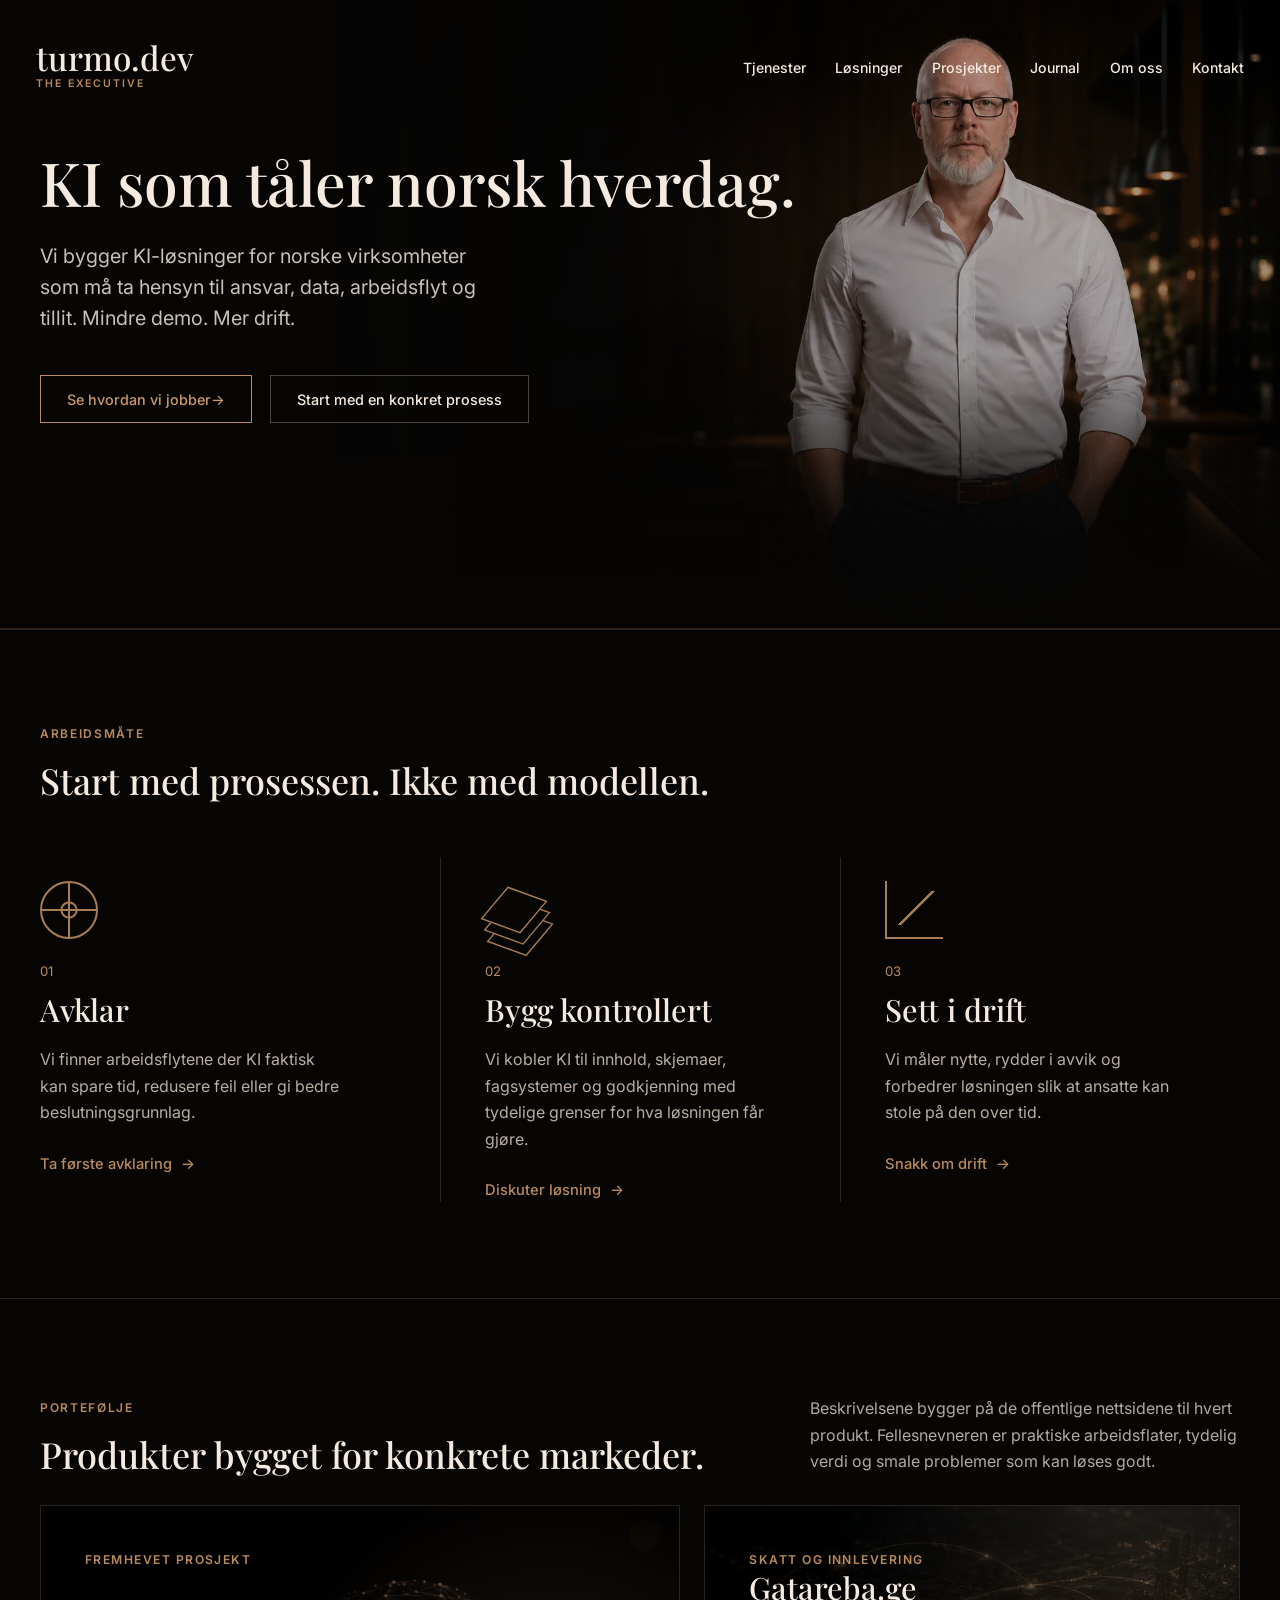
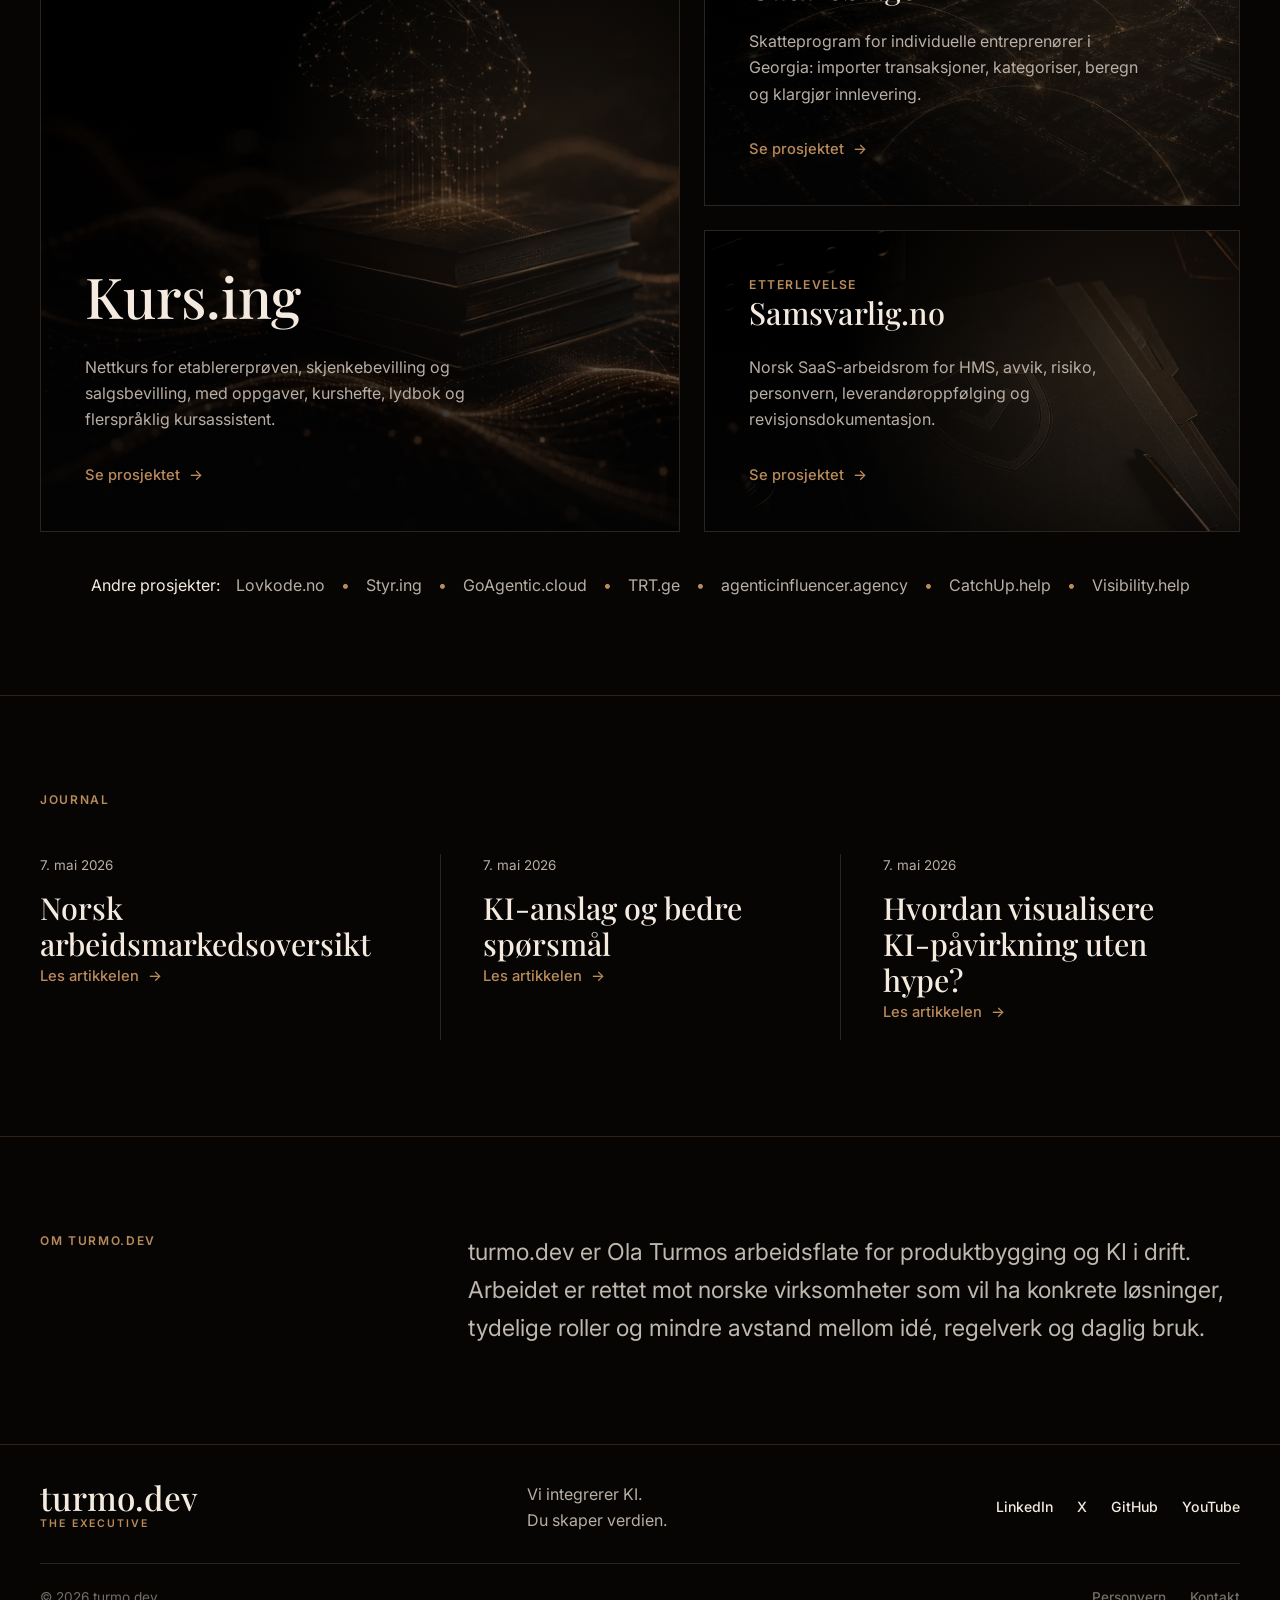
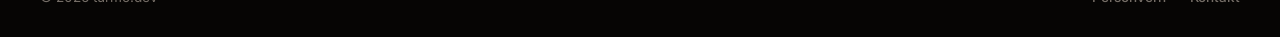
==== index.html @ bf15a250 "Refine executive layout" ====
<!doctype html>
<html lang="nb">
<head>
  <meta charset="utf-8">
  <meta name="viewport" content="width=device-width, initial-scale=1">
  <title>turmo.dev - Praktisk KI for norske virksomheter</title>
  <meta name="description" content="turmo.dev hjelper norske virksomheter å bruke KI trygt i faktiske arbeidsprosesser, med tydelig ansvar, norske rammer og målbar nytte.">
  <meta name="author" content="Ola Turmo">
  <meta name="robots" content="index,follow,max-image-preview:large">
  <meta name="theme-color" content="#070707">
  <link rel="canonical" href="https://turmo.dev/">
  <meta property="og:site_name" content="turmo.dev">
  <meta property="og:title" content="turmo.dev - Praktisk KI for norske virksomheter">
  <meta property="og:description" content="Trygg KI i norske arbeidsprosesser, fra kartlegging til drift.">
  <meta property="og:type" content="website">
  <meta property="og:locale" content="nb_NO">
  <meta property="og:url" content="https://turmo.dev/">
  <meta property="og:image" content="https://turmo.dev/assets/og-image.png">
  <meta name="twitter:card" content="summary_large_image">
  <link rel="preconnect" href="https://fonts.googleapis.com">
  <link rel="preconnect" href="https://fonts.gstatic.com" crossorigin>
  <link href="https://fonts.googleapis.com/css2?family=Inter:wght@400;500;600&family=Playfair+Display:wght@500;600&display=swap" rel="stylesheet">
  <link rel="stylesheet" href="styles.css">
  <script type="application/ld+json">
  {
    "@context": "https://schema.org",
    "@type": "ProfessionalService",
    "name": "turmo.dev",
    "url": "https://turmo.dev/",
    "founder": {"@type": "Person", "name": "Ola Turmo"},
    "areaServed": "NO",
    "description": "Trygg, praktisk og målbar KI-integrasjon for norske virksomheter som vil fra idé til faktisk drift."
  }
  </script>
</head>
<body>
  <header class="site-header">
    <a class="brand" href="/" aria-label="turmo.dev forsiden">
      <span class="brand__name">turmo.dev</span>
      <span class="brand__sub">The Executive</span>
    </a>
    <nav class="site-nav" aria-label="Hovedmeny">
      <a href="#tjenester">Tjenester</a>
      <a href="#losninger">Løsninger</a>
      <a href="#prosjekter">Prosjekter</a>
      <a href="/blog/">Journal</a>
      <a href="#om">Om oss</a>
      <a href="#kontakt">Kontakt</a>
    </nav>
  </header>

  <main>
    <section class="hero" id="top">
      <div class="hero__visual" aria-hidden="true">
        <div class="hero__scene"></div>
      </div>
      <div class="container hero__inner">
        <div class="hero__copy">
          <h1>KI som tåler norsk hverdag.</h1>
          <p class="hero__lead">Vi bygger KI-løsninger for norske virksomheter som må ta hensyn til ansvar, data, arbeidsflyt og tillit. Mindre demo. Mer drift.</p>
          <div class="hero__actions" aria-label="Primære handlinger">
            <a class="button button-primary" href="#tjenester">Se hvordan vi jobber <span aria-hidden="true">→</span></a>
            <a class="button button-secondary" href="mailto:turmoola@gmail.com?subject=Prat%20om%20KI%20i%20norsk%20virksomhet">Start med en konkret prosess</a>
          </div>
        </div>
      </div>
    </section>

    <section class="method divider" id="tjenester">
      <div class="container">
        <p class="section-label">Arbeidsmåte</p>
        <h2>Start med prosessen. Ikke med modellen.</h2>
        <div class="method__steps">
          <article class="method-step">
            <div class="line-icon target" aria-hidden="true"></div>
            <span class="step-number">01</span>
            <h3>Avklar</h3>
            <p>Vi finner arbeidsflytene der KI faktisk kan spare tid, redusere feil eller gi bedre beslutningsgrunnlag.</p>
            <a class="text-link" href="mailto:turmoola@gmail.com?subject=Avklaring%20av%20KI-prosess">Ta første avklaring <span aria-hidden="true">→</span></a>
          </article>
          <article class="method-step">
            <div class="line-icon layers" aria-hidden="true"></div>
            <span class="step-number">02</span>
            <h3>Bygg kontrollert</h3>
            <p>Vi kobler KI til innhold, skjemaer, fagsystemer og godkjenning med tydelige grenser for hva løsningen får gjøre.</p>
            <a class="text-link" href="mailto:turmoola@gmail.com?subject=Kontrollert%20KI-bygging">Diskuter løsning <span aria-hidden="true">→</span></a>
          </article>
          <article class="method-step">
            <div class="line-icon trend" aria-hidden="true"></div>
            <span class="step-number">03</span>
            <h3>Sett i drift</h3>
            <p>Vi måler nytte, rydder i avvik og forbedrer løsningen slik at ansatte kan stole på den over tid.</p>
            <a class="text-link" href="mailto:turmoola@gmail.com?subject=KI%20i%20drift">Snakk om drift <span aria-hidden="true">→</span></a>
          </article>
        </div>
      </div>
    </section>

    <section class="projects divider" id="prosjekter">
      <div class="container">
        <div class="section-head">
          <div>
            <p class="section-label">Portefølje</p>
            <h2>Produkter bygget for konkrete markeder.</h2>
          </div>
          <p class="section-copy">Beskrivelsene bygger på de offentlige nettsidene til hvert produkt. Fellesnevneren er praktiske arbeidsflater, tydelig verdi og smale problemer som kan løses godt.</p>
        </div>
        <div class="projects__grid">
          <a class="project project--large" href="https://kurs.ing" rel="noopener">
            <p class="project__eyebrow">Fremhevet prosjekt</p>
            <div>
              <h3>Kurs.ing</h3>
              <p>Nettkurs for etablererprøven, skjenkebevilling og salgsbevilling, med oppgaver, kurshefte, lydbok og flerspråklig kursassistent.</p>
              <span class="text-link">Se prosjektet <span aria-hidden="true">→</span></span>
            </div>
          </a>
          <div class="projects__stack">
            <a class="project project--system" href="https://gatareba.ge" rel="noopener">
              <p class="project__eyebrow">Skatt og innlevering</p>
              <div>
                <h3>Gatareba.ge</h3>
                <p>Skatteprogram for individuelle entreprenører i Georgia: importer transaksjoner, kategoriser, beregn og klargjør innlevering.</p>
                <span class="text-link">Se prosjektet <span aria-hidden="true">→</span></span>
              </div>
            </a>
            <a class="project project--shield" href="https://samsvarlig.no" rel="noopener">
              <p class="project__eyebrow">Etterlevelse</p>
              <div>
                <h3>Samsvarlig.no</h3>
                <p>Norsk SaaS-arbeidsrom for HMS, avvik, risiko, personvern, leverandøroppfølging og revisjonsdokumentasjon.</p>
                <span class="text-link">Se prosjektet <span aria-hidden="true">→</span></span>
              </div>
            </a>
          </div>
        </div>
        <div class="more-projects" id="losninger" aria-label="Andre produkter og nettsteder">
          <span>Andre prosjekter:</span>
          <a href="https://lovkode.no" rel="noopener">Lovkode.no</a>
          <a href="https://styr.ing" rel="noopener">Styr.ing</a>
          <a href="https://goagentic.cloud" rel="noopener">GoAgentic.cloud</a>
          <a href="https://trt.ge" rel="noopener">TRT.ge</a>
          <a href="https://agenticinfluencer.agency" rel="noopener">agenticinfluencer.agency</a>
          <a href="https://catchup.help" rel="noopener">CatchUp.help</a>
          <a href="https://visibility.help" rel="noopener">Visibility.help</a>
        </div>
      </div>
    </section>

    <section class="journal divider" id="journal">
      <div class="container">
        <div class="section-head">
          <div>
            <p class="section-label">Journal</p>
            <h2 class="visually-hidden">Fra idé til drift, uten å miste kontrollen.</h2>
          </div>
        </div>
        <div class="journal__list">
          <article>
            <time datetime="2026-05-07">7. mai 2026</time>
            <h3>Norsk arbeidsmarkedsoversikt</h3>
            <p>SSB-data, STYRK-yrker og et treemap som gjør norsk arbeidsliv lettere å utforske.</p>
            <a class="text-link" href="/blog/innlegg/norsk-arbeidsmarkedsoversikt.html">Les artikkelen <span aria-hidden="true">→</span></a>
          </article>
          <article>
            <time datetime="2026-05-07">7. mai 2026</time>
            <h3>KI-anslag og bedre spørsmål</h3>
            <p>Hvorfor anslag bør brukes til å stille bedre spørsmål, ikke som fasit for norske jobber.</p>
            <a class="text-link" href="/blog/innlegg/ki-anslag-og-sporsmal.html">Les artikkelen <span aria-hidden="true">→</span></a>
          </article>
          <article>
            <time datetime="2026-05-07">7. mai 2026</time>
            <h3>Hvordan visualisere KI-påvirkning uten hype?</h3>
            <p>En praktisk diskusjon om data, usikkerhet og bedre spørsmål til norsk arbeidsliv.</p>
            <a class="text-link" href="/blog/innlegg/reddit-ama-arbeidsmarked.html">Les artikkelen <span aria-hidden="true">→</span></a>
          </article>
        </div>
      </div>
    </section>

    <section class="about divider" id="om">
      <div class="container about__inner">
        <p class="section-label">Om turmo.dev</p>
        <p>turmo.dev er Ola Turmos arbeidsflate for produktbygging og KI i drift. Arbeidet er rettet mot norske virksomheter som vil ha konkrete løsninger, tydelige roller og mindre avstand mellom idé, regelverk og daglig bruk.</p>
      </div>
    </section>
  </main>

  <footer class="site-footer divider" id="kontakt">
    <div class="container footer__inner">
      <a class="brand" href="/" aria-label="turmo.dev forsiden">
        <span class="brand__name">turmo.dev</span>
        <span class="brand__sub">The Executive</span>
      </a>
      <p>Vi integrerer KI.<br>Du skaper verdien.</p>
      <div class="footer__links" aria-label="Sosiale lenker">
        <a href="https://www.linkedin.com/" rel="noopener">LinkedIn</a>
        <a href="https://x.com/" rel="noopener">X</a>
        <a href="https://github.com/Ola-Turmo" rel="noopener">GitHub</a>
        <a href="https://youtube.com/" rel="noopener">YouTube</a>
      </div>
    </div>
    <div class="container footer__bottom">
      <small>© 2026 turmo.dev</small>
      <div>
        <a href="mailto:turmoola@gmail.com?subject=Personvern%20turmo.dev">Personvern</a>
        <a href="mailto:turmoola@gmail.com?subject=Kontakt%20turmo.dev">Kontakt</a>
      </div>
    </div>
  </footer>
</body>
</html>
---- styles.css ----
:root {
  --color-background: #060504;
  --color-coal: #0d0c0b;
  --color-bronze: #b98a5a;
  --color-bronze-hover: #c99a68;
  --color-ivory: #f4eadf;
  --color-soft-gray: #b8aea4;
  --color-muted: #746d66;
  --color-line: #2c241e;
  --color-line-light: rgba(242, 233, 222, 0.12);
  --color-bronze-transparent: rgba(185, 138, 90, 0.18);
  --font-heading: "Playfair Display", Georgia, "Times New Roman", serif;
  --font-body: Inter, system-ui, -apple-system, BlinkMacSystemFont, "Segoe UI", sans-serif;
  --container-max: 1200px;
}

*,
*::before,
*::after {
  box-sizing: border-box;
}

html {
  background: var(--color-background);
  color: var(--color-ivory);
  scroll-behavior: smooth;
}

body {
  margin: 0;
  background:
    radial-gradient(circle at 78% 0%, rgba(185, 138, 90, 0.08), transparent 34rem),
    linear-gradient(180deg, #070605 0%, var(--color-background) 42rem);
  color: var(--color-ivory);
  font-family: var(--font-body);
  line-height: 1.65;
  text-rendering: optimizeLegibility;
  -webkit-font-smoothing: antialiased;
}

img {
  display: block;
  max-width: 100%;
}

a {
  color: inherit;
}

a:focus-visible,
button:focus-visible {
  outline: 2px solid var(--color-bronze-hover);
  outline-offset: 4px;
}

.container {
  width: min(var(--container-max), calc(100% - 48px));
  margin-inline: auto;
}

.visually-hidden {
  position: absolute;
  width: 1px;
  height: 1px;
  margin: -1px;
  padding: 0;
  overflow: hidden;
  border: 0;
  clip: rect(0, 0, 0, 0);
  white-space: nowrap;
}

.divider {
  border-top: 1px solid rgba(185, 138, 90, 0.22);
}

.site-header {
  position: absolute;
  z-index: 20;
  inset: 0 0 auto;
  display: flex;
  align-items: flex-start;
  justify-content: space-between;
  gap: 32px;
  width: min(1210px, calc(100% - 72px));
  margin: 0 auto;
  padding: 42px 0 0;
}

.brand {
  display: inline-flex;
  flex-direction: column;
  gap: 2px;
  text-decoration: none;
}

.brand__name {
  color: var(--color-ivory);
  font-family: var(--font-heading);
  font-size: clamp(1.8rem, 2.6vw, 2.45rem);
  font-weight: 500;
  letter-spacing: 0;
  line-height: 0.92;
}

.brand__sub {
  color: var(--color-bronze);
  font-size: 0.66rem;
  font-weight: 600;
  letter-spacing: 0.18em;
  text-transform: uppercase;
}

.site-nav {
  display: flex;
  flex-wrap: wrap;
  justify-content: flex-end;
  gap: clamp(18px, 2.3vw, 32px);
  padding-top: 14px;
}

.site-nav a,
.footer__links a,
.footer__bottom a {
  color: var(--color-ivory);
  font-size: 0.88rem;
  font-weight: 500;
  text-decoration: none;
  transition: color 160ms ease;
}

.site-nav a:hover,
.footer__links a:hover,
.footer__bottom a:hover {
  color: var(--color-bronze-hover);
}

.hero {
  position: relative;
  min-height: 628px;
  overflow: clip;
  border-bottom: 1px solid rgba(185, 138, 90, 0.22);
  background: #060504;
}

.hero::before {
  content: "";
  position: absolute;
  inset: 0;
  z-index: 2;
  background:
    linear-gradient(90deg, rgba(6, 5, 4, 0.98) 0%, rgba(6, 5, 4, 0.82) 35%, rgba(6, 5, 4, 0.14) 61%, rgba(6, 5, 4, 0.08) 100%),
    linear-gradient(180deg, rgba(6, 5, 4, 0.06) 0%, rgba(6, 5, 4, 0.05) 56%, rgba(6, 5, 4, 0.98) 100%);
  pointer-events: none;
}

.hero__visual {
  position: absolute;
  inset: 0;
  z-index: 1;
  background:
    linear-gradient(90deg, rgba(6, 5, 4, 0.2), rgba(6, 5, 4, 0.04)),
    url("assets/hero-executive.webp") 100% 50% / auto 100% no-repeat,
    #060504;
}

.hero__scene {
  position: absolute;
  inset: 0;
  background:
    linear-gradient(90deg, rgba(6, 5, 4, 0.98) 0%, rgba(6, 5, 4, 0.72) 31%, rgba(6, 5, 4, 0.04) 57%, rgba(6, 5, 4, 0.02) 100%),
    radial-gradient(ellipse at 74% 70%, rgba(185, 138, 90, 0.1), transparent 18rem);
  opacity: 1;
}

.hero__scene::before {
  content: "";
  position: absolute;
  inset: 0;
  background:
    linear-gradient(180deg, rgba(6, 5, 4, 0) 0%, rgba(6, 5, 4, 0) 72%, rgba(6, 5, 4, 0.92) 100%);
  opacity: 1;
}

.hero__visual::after {
  content: "";
  position: absolute;
  inset: 0;
  background:
    radial-gradient(ellipse at 80% 35%, rgba(185, 138, 90, 0.08), transparent 28rem),
    linear-gradient(180deg, rgba(6, 5, 4, 0) 0%, rgba(6, 5, 4, 0.12) 61%, rgba(6, 5, 4, 0.88) 100%);
  opacity: 1;
  pointer-events: none;
}

.hero__inner {
  position: relative;
  z-index: 3;
  min-height: 628px;
  padding-top: 150px;
}

.hero__copy {
  max-width: 930px;
}

.section-label {
  margin: 0 0 18px;
  color: var(--color-bronze);
  font-size: 0.75rem;
  font-weight: 600;
  letter-spacing: 0.14em;
  line-height: 1.35;
  text-transform: uppercase;
}

h1,
h2,
h3 {
  margin: 0;
  color: var(--color-ivory);
  font-family: var(--font-heading);
  font-weight: 500;
  letter-spacing: 0;
}

h1 {
  max-width: 880px;
  font-size: clamp(3rem, 4.75vw, 4.45rem);
  line-height: 1.04;
}

h1 span,
.project__eyebrow,
.text-link {
  color: var(--color-bronze);
}

h2 {
  max-width: 680px;
  font-size: clamp(1.85rem, 3vw, 2.25rem);
  line-height: 1.12;
}

h3 {
  font-size: clamp(1.55rem, 2.4vw, 2rem);
  line-height: 1.18;
}

p {
  margin: 0;
  color: var(--color-soft-gray);
}

.hero__lead {
  max-width: 440px;
  margin-top: 28px;
  color: rgba(244, 234, 223, 0.82);
  font-size: clamp(1.05rem, 1.55vw, 1.24rem);
  line-height: 1.55;
}

.hero__actions {
  display: flex;
  flex-wrap: wrap;
  gap: 18px;
  margin-top: 42px;
}

.button {
  display: inline-flex;
  align-items: center;
  justify-content: center;
  min-height: 48px;
  padding: 0 26px;
  border: 1px solid;
  font-size: 0.9rem;
  font-weight: 500;
  letter-spacing: 0;
  text-decoration: none;
  transition: background 160ms ease, border-color 160ms ease, color 160ms ease, transform 160ms ease;
}

.button:hover {
  transform: translateY(-1px);
}

.button-primary {
  border-color: var(--color-bronze);
  background: transparent;
  color: var(--color-bronze-hover);
}

.button-primary:hover {
  background: var(--color-bronze);
  color: #070707;
}

.button-secondary {
  border-color: rgba(244, 234, 223, 0.28);
  background: rgba(6, 5, 4, 0.2);
  color: var(--color-ivory);
}

.button-secondary:hover {
  border-color: var(--color-ivory);
}

.method,
.projects,
.journal,
.about {
  padding: clamp(62px, 8vw, 96px) 0;
}

.method h2 {
  margin-bottom: 56px;
}

.method__steps {
  display: grid;
  grid-template-columns: repeat(3, 1fr);
}

.method-step {
  position: relative;
  min-height: 280px;
  padding: 24px 44px 0 0;
}

.method-step + .method-step {
  padding-left: 44px;
  border-left: 1px solid var(--color-line);
}

.line-icon {
  width: 58px;
  height: 58px;
  margin-bottom: 22px;
  color: var(--color-bronze);
  opacity: 0.9;
}

.target {
  border: 2px solid currentColor;
  border-radius: 50%;
  background:
    linear-gradient(currentColor, currentColor) center / 100% 2px no-repeat,
    linear-gradient(90deg, currentColor, currentColor) center / 2px 100% no-repeat,
    radial-gradient(circle, transparent 0 6px, currentColor 7px 8px, transparent 9px);
}

.layers {
  border: 2px solid currentColor;
  transform: rotate(30deg) skew(-10deg, -10deg) scale(0.72);
  box-shadow: 14px 14px 0 -2px #070707, 14px 14px 0 0 currentColor, 28px 28px 0 -2px #070707, 28px 28px 0 0 currentColor;
}

.trend {
  border-left: 2px solid currentColor;
  border-bottom: 2px solid currentColor;
  background: linear-gradient(135deg, transparent 46%, currentColor 47% 51%, transparent 52%) 10px 10px / 40px 34px no-repeat;
}

.step-number {
  display: block;
  margin-bottom: 10px;
  color: var(--color-bronze);
  font-size: 0.82rem;
}

.method-step p {
  max-width: 300px;
  margin: 18px 0 24px;
}

.text-link {
  display: inline-flex;
  gap: 9px;
  align-items: center;
  font-size: 0.92rem;
  font-weight: 500;
  text-decoration: none;
  transition: color 160ms ease, transform 160ms ease;
}

.text-link:hover {
  color: var(--color-bronze-hover);
  transform: translateX(2px);
}

.section-copy {
  max-width: 430px;
  color: rgba(244, 234, 223, 0.72);
}

.projects__grid {
  display: grid;
  grid-template-columns: minmax(0, 1.1fr) minmax(340px, 0.92fr);
  gap: 24px;
  margin-top: 30px;
}

.project {
  position: relative;
  display: flex;
  flex-direction: column;
  justify-content: space-between;
  min-height: 238px;
  overflow: hidden;
  padding: clamp(28px, 4vw, 44px);
  border: 1px solid var(--color-line);
  background: #0a0908;
  isolation: isolate;
  text-decoration: none;
  transition: border-color 160ms ease, transform 160ms ease;
}

.project:hover {
  border-color: rgba(185, 138, 90, 0.52);
  transform: translateY(-1px);
}

.project::before {
  content: "";
  position: absolute;
  inset: 0;
  z-index: -2;
  background:
    linear-gradient(90deg, rgba(7, 7, 7, 0.86), rgba(7, 7, 7, 0.56) 54%, rgba(7, 7, 7, 0.18)),
    url("assets/illustrations/document-flow.webp") center / cover no-repeat;
  filter: saturate(0.8) contrast(1.08) brightness(0.74);
}

.project::after {
  content: "";
  position: absolute;
  inset: 0;
  z-index: -1;
  background:
    radial-gradient(circle at 80% 38%, rgba(185, 138, 90, 0.16), transparent 18rem),
    linear-gradient(180deg, rgba(7, 7, 7, 0.02), rgba(7, 7, 7, 0.58));
  opacity: 0.9;
}

.project--large {
  min-height: 456px;
}

.project--large h3 {
  margin-top: 82px;
  font-size: clamp(2.45rem, 4.4vw, 3.65rem);
}

.project--large p:not(.project__eyebrow) {
  max-width: 420px;
  margin-top: 24px;
}

.project__eyebrow {
  font-size: 0.76rem;
  font-weight: 600;
  letter-spacing: 0.12em;
  text-transform: uppercase;
}

.projects__stack {
  display: grid;
  gap: 24px;
}

.project--system::before {
  background:
    linear-gradient(90deg, rgba(7, 7, 7, 0.84), rgba(7, 7, 7, 0.54) 56%, rgba(7, 7, 7, 0.2)),
    url("assets/illustrations/compliance-flow.webp") center / cover no-repeat;
}

.project--shield::before {
  background:
    linear-gradient(90deg, rgba(7, 7, 7, 0.84), rgba(7, 7, 7, 0.54) 56%, rgba(7, 7, 7, 0.2)),
    url("assets/illustrations/training-flow.webp") center / cover no-repeat;
}

.project h3 + p {
  max-width: 400px;
  margin: 22px 0 28px;
}

.more-projects {
  display: flex;
  flex-wrap: wrap;
  gap: 10px 16px;
  align-items: center;
  justify-content: center;
  margin-top: 40px;
  color: var(--color-soft-gray);
}

.more-projects span {
  color: var(--color-ivory);
}

.more-projects a {
  color: var(--color-soft-gray);
  text-decoration: none;
}

.more-projects a:hover {
  color: var(--color-bronze-hover);
}

.more-projects a + a::before {
  content: "•";
  margin-right: 16px;
  color: var(--color-bronze);
}

.section-head {
  display: flex;
  align-items: end;
  justify-content: space-between;
  gap: 32px;
  margin-bottom: 28px;
}

.journal__list {
  display: grid;
  grid-template-columns: repeat(3, 1fr);
}

.journal__list article {
  min-height: 186px;
  padding-right: 42px;
}

.journal__list article + article {
  padding-left: 42px;
  border-left: 1px solid var(--color-line);
}

.journal__list time,
.article-meta,
.blog-card time {
  display: block;
  margin-bottom: 14px;
  color: var(--color-soft-gray);
  font-size: 0.84rem;
}

.journal__list h3 {
  max-width: 340px;
  font-size: clamp(1.45rem, 2.4vw, 1.9rem);
}

.journal__list p {
  display: none;
}

.about__inner {
  display: grid;
  grid-template-columns: 0.33fr 0.67fr;
  gap: 48px;
}

.about p:last-child {
  max-width: 760px;
  color: rgba(244, 234, 223, 0.78);
  font-size: clamp(1.15rem, 2vw, 1.45rem);
  line-height: 1.65;
}

.site-footer {
  padding: 36px 0 28px;
}

.footer__inner,
.footer__bottom {
  display: flex;
  align-items: center;
  justify-content: space-between;
  gap: 32px;
}

.footer__inner {
  padding-bottom: 30px;
}

.footer__links,
.footer__bottom div {
  display: flex;
  flex-wrap: wrap;
  gap: 24px;
}

.footer__bottom {
  padding-top: 22px;
  border-top: 1px solid var(--color-line);
  color: var(--color-muted);
}

.footer__bottom a,
.footer__bottom small {
  color: var(--color-muted);
  font-size: 0.85rem;
}

.page-shell {
  padding-top: 160px;
}

.blog-hero {
  padding: 0 0 74px;
}

.blog-hero h1,
.article-hero h1 {
  max-width: 920px;
}

.blog-hero p,
.article-hero p {
  max-width: 690px;
  margin-top: 24px;
  color: rgba(242, 233, 222, 0.78);
  font-size: 1.2rem;
}

.blog-grid {
  display: grid;
  grid-template-columns: repeat(3, 1fr);
  gap: 1px;
  background: var(--color-line);
  border: 1px solid var(--color-line);
}

.blog-card {
  display: flex;
  min-height: 330px;
  flex-direction: column;
  justify-content: space-between;
  padding: 34px;
  background: #090908;
  text-decoration: none;
  transition: background 160ms ease;
}

.blog-card:hover {
  background: #11100f;
}

.blog-card p {
  margin-top: 18px;
}

.agent-note {
  margin-top: 40px;
  padding: 26px;
  border: 1px solid var(--color-line);
  background: rgba(17, 17, 17, 0.72);
}

.agent-note code {
  color: var(--color-bronze-hover);
}

.article-hero {
  padding-bottom: 48px;
}

.article-layout {
  display: grid;
  grid-template-columns: minmax(0, 760px) 1fr;
  gap: 72px;
  padding-bottom: 96px;
}

.article-body {
  color: var(--color-soft-gray);
}

.article-body h2 {
  margin: 52px 0 18px;
  font-size: clamp(1.8rem, 3vw, 2.35rem);
}

.article-body p,
.article-body li {
  font-size: 1.05rem;
  line-height: 1.85;
}

.article-body p + p {
  margin-top: 22px;
}

.article-body ul {
  margin: 20px 0 0 1.1rem;
  padding: 0;
}

.article-body blockquote {
  margin: 36px 0;
  padding: 24px 28px;
  border-left: 2px solid var(--color-bronze);
  background: rgba(185, 138, 90, 0.08);
  color: var(--color-ivory);
  font-family: var(--font-heading);
  font-size: clamp(1.35rem, 2.4vw, 1.8rem);
  line-height: 1.45;
}

.article-side {
  position: sticky;
  top: 32px;
  align-self: start;
  padding: 24px 0 0 28px;
  border-left: 1px solid var(--color-line);
}

.article-side a {
  display: block;
  margin-top: 14px;
}

@media (max-width: 960px) {
  .site-header {
    position: relative;
    width: min(100% - 40px, var(--container-max));
    padding: 28px 0;
  }

  .site-nav {
    gap: 14px 22px;
  }

  .hero {
    min-height: auto;
  }

  .hero__inner {
    grid-template-columns: 1fr;
    min-height: 660px;
  }

  .hero__scene {
    inset: 0;
    background:
      linear-gradient(90deg, rgba(6, 5, 4, 0.98) 0%, rgba(6, 5, 4, 0.82) 43%, rgba(6, 5, 4, 0.18) 68%, rgba(6, 5, 4, 0.08) 100%),
      linear-gradient(180deg, rgba(6, 5, 4, 0.02) 0%, rgba(6, 5, 4, 0.26) 50%, rgba(6, 5, 4, 0.92) 100%);
    opacity: 1;
  }

  .hero__visual {
    background-position: 78% 50%;
    background-size: auto 100%;
  }

  .method__steps,
  .projects__grid,
  .journal__list,
  .about__inner,
  .blog-grid,
  .article-layout {
    grid-template-columns: 1fr;
  }

  .method-step,
  .method-step + .method-step,
  .journal__list article,
  .journal__list article + article {
    padding: 30px 0;
    border-left: 0;
    border-top: 1px solid var(--color-line);
  }

  .method-step:first-child,
  .journal__list article:first-child {
    border-top: 0;
  }

  .section-head,
  .footer__inner,
  .footer__bottom {
    align-items: flex-start;
    flex-direction: column;
  }

  .section-copy {
    max-width: 680px;
  }

  .article-side {
    position: static;
    padding: 26px 0 0;
    border-left: 0;
    border-top: 1px solid var(--color-line);
  }
}

@media (max-width: 640px) {
  .container {
    width: min(100% - 32px, var(--container-max));
  }

  .site-header {
    width: min(100% - 32px, var(--container-max));
  }

  .site-nav {
    justify-content: flex-start;
    padding-top: 20px;
  }

  .hero__inner {
    min-height: 620px;
  }

  .hero__scene {
    background:
      linear-gradient(90deg, rgba(6, 5, 4, 0.99) 0%, rgba(6, 5, 4, 0.9) 55%, rgba(6, 5, 4, 0.42) 78%, rgba(6, 5, 4, 0.16) 100%),
      linear-gradient(180deg, rgba(6, 5, 4, 0.08) 0%, rgba(6, 5, 4, 0.1) 35%, rgba(6, 5, 4, 0.9) 84%, rgba(6, 5, 4, 0.98) 100%);
  }

  .hero__copy {
    padding-top: 34px;
  }

  .hero__visual {
    background-position: 67% 50%;
    background-size: auto 100%;
  }

  .hero__actions,
  .button {
    width: 100%;
  }

  .project {
    min-height: 300px;
  }

  .project--large h3 {
    margin-top: 40px;
    font-size: 2.4rem;
  }

  .page-shell {
    padding-top: 44px;
  }
}
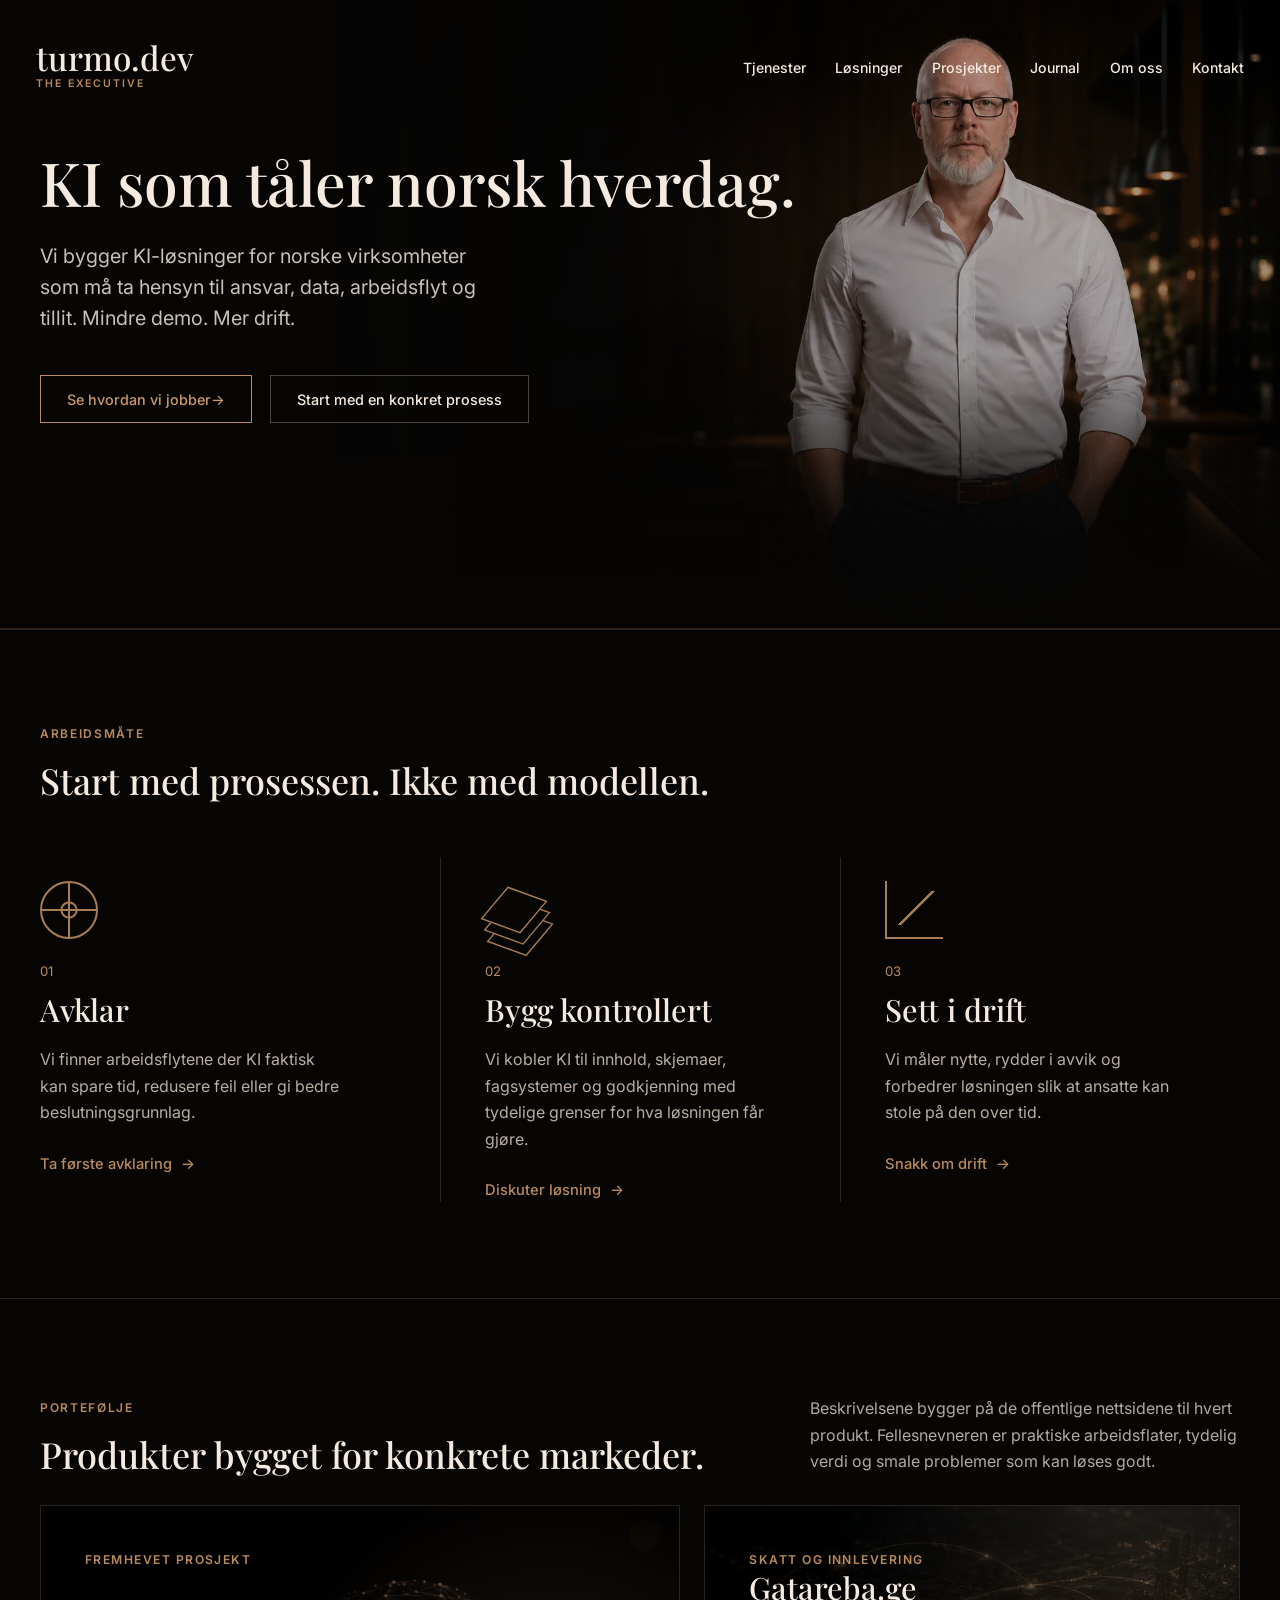
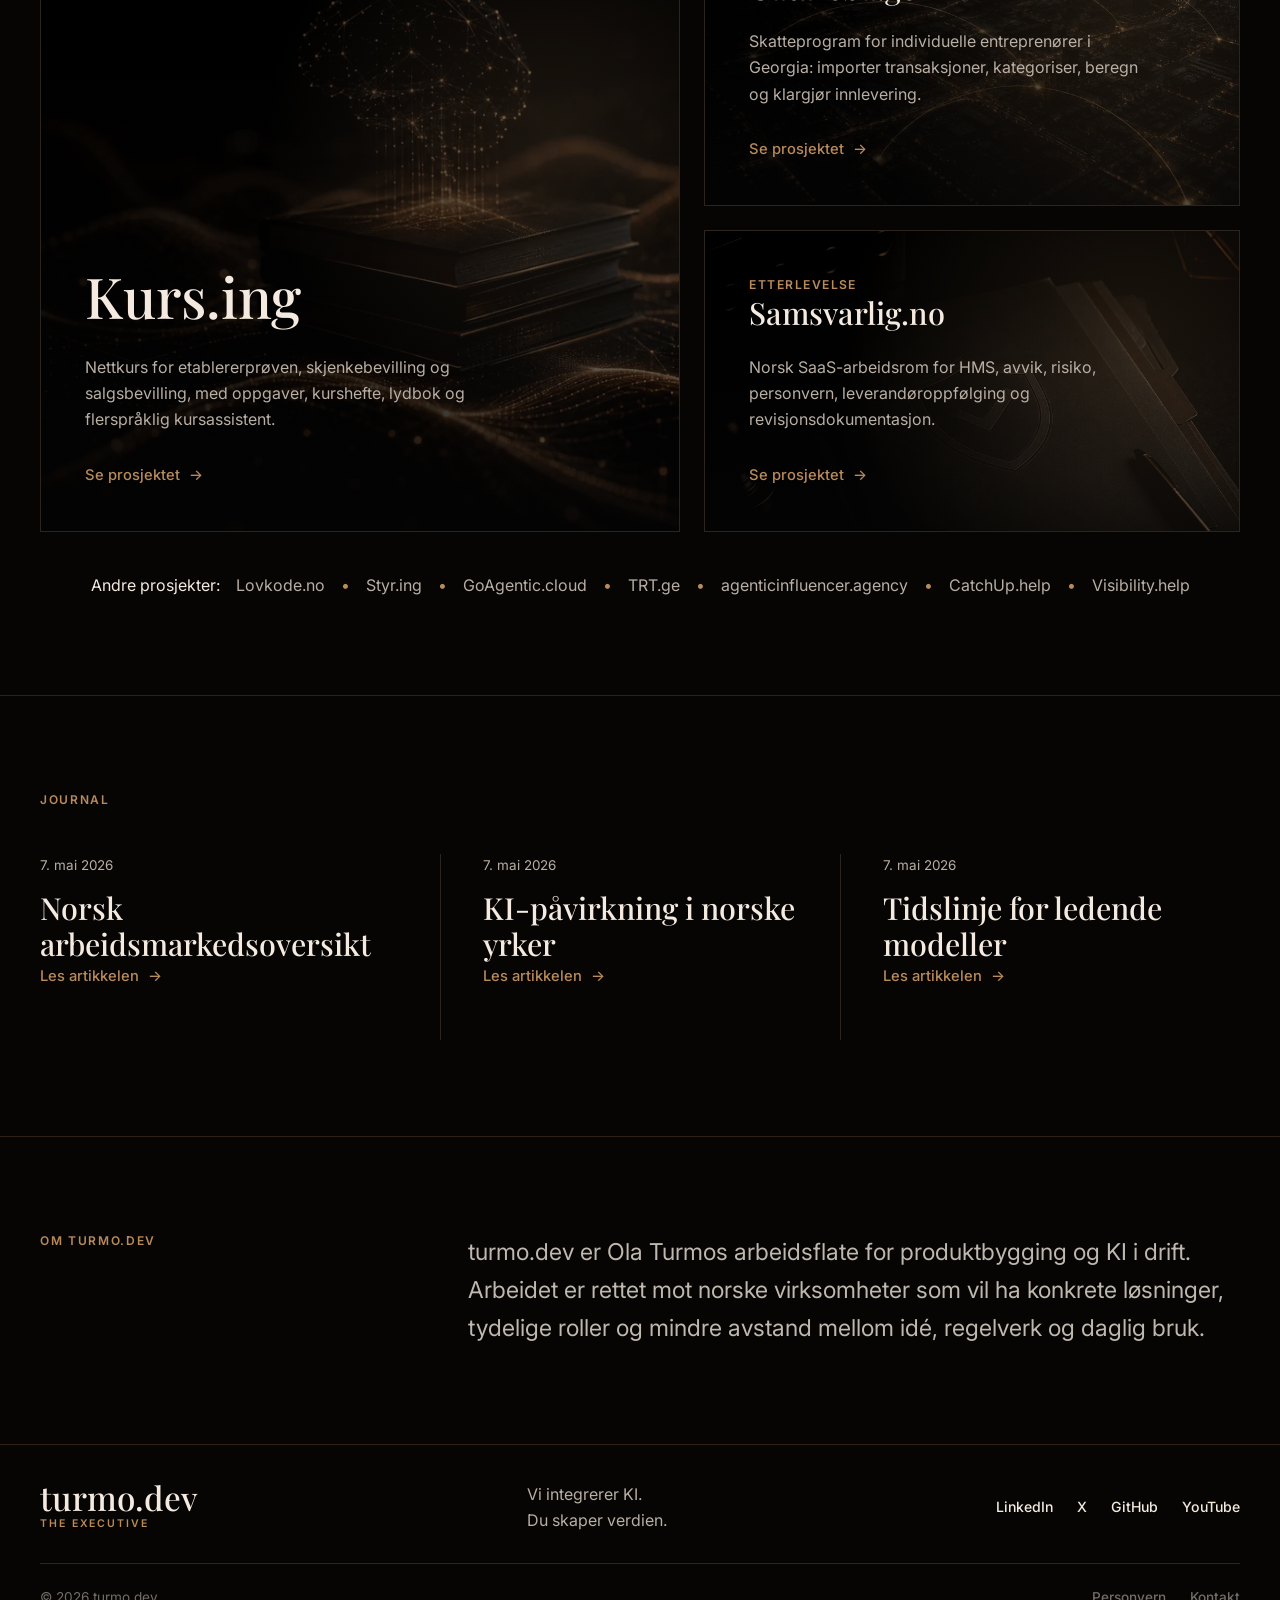
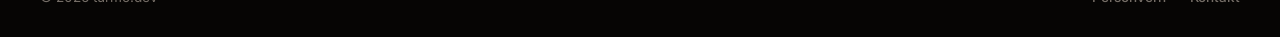
==== commit a8c4db46: "Restore graph-rich blog articles" ====
--- a/index.html
+++ b/index.html
@@ -158,19 +158,19 @@
           <article>
             <time datetime="2026-05-07">7. mai 2026</time>
             <h3>Norsk arbeidsmarkedsoversikt</h3>
-            <p>SSB-data, STYRK-yrker og et treemap som gjør norsk arbeidsliv lettere å utforske.</p>
+            <p>Interaktivt treemap med SSB-data, STYRK-yrker og tydelige datalag for norsk arbeidsliv.</p>
             <a class="text-link" href="/blog/innlegg/norsk-arbeidsmarkedsoversikt.html">Les artikkelen <span aria-hidden="true">→</span></a>
           </article>
           <article>
             <time datetime="2026-05-07">7. mai 2026</time>
-            <h3>KI-anslag og bedre spørsmål</h3>
-            <p>Hvorfor anslag bør brukes til å stille bedre spørsmål, ikke som fasit for norske jobber.</p>
+            <h3>KI-påvirkning i norske yrker</h3>
+            <p>Radarplot og tabell for teoretisk eksponering, anslått bruk og norske yrkesgrupper.</p>
             <a class="text-link" href="/blog/innlegg/ki-anslag-og-sporsmal.html">Les artikkelen <span aria-hidden="true">→</span></a>
           </article>
           <article>
             <time datetime="2026-05-07">7. mai 2026</time>
-            <h3>Hvordan visualisere KI-påvirkning uten hype?</h3>
-            <p>En praktisk diskusjon om data, usikkerhet og bedre spørsmål til norsk arbeidsliv.</p>
+            <h3>Tidslinje for ledende modeller</h3>
+            <p>Interaktiv benchmark-graf for frontmodeller og utviklingen i testresultater over tid.</p>
             <a class="text-link" href="/blog/innlegg/reddit-ama-arbeidsmarked.html">Les artikkelen <span aria-hidden="true">→</span></a>
           </article>
         </div>
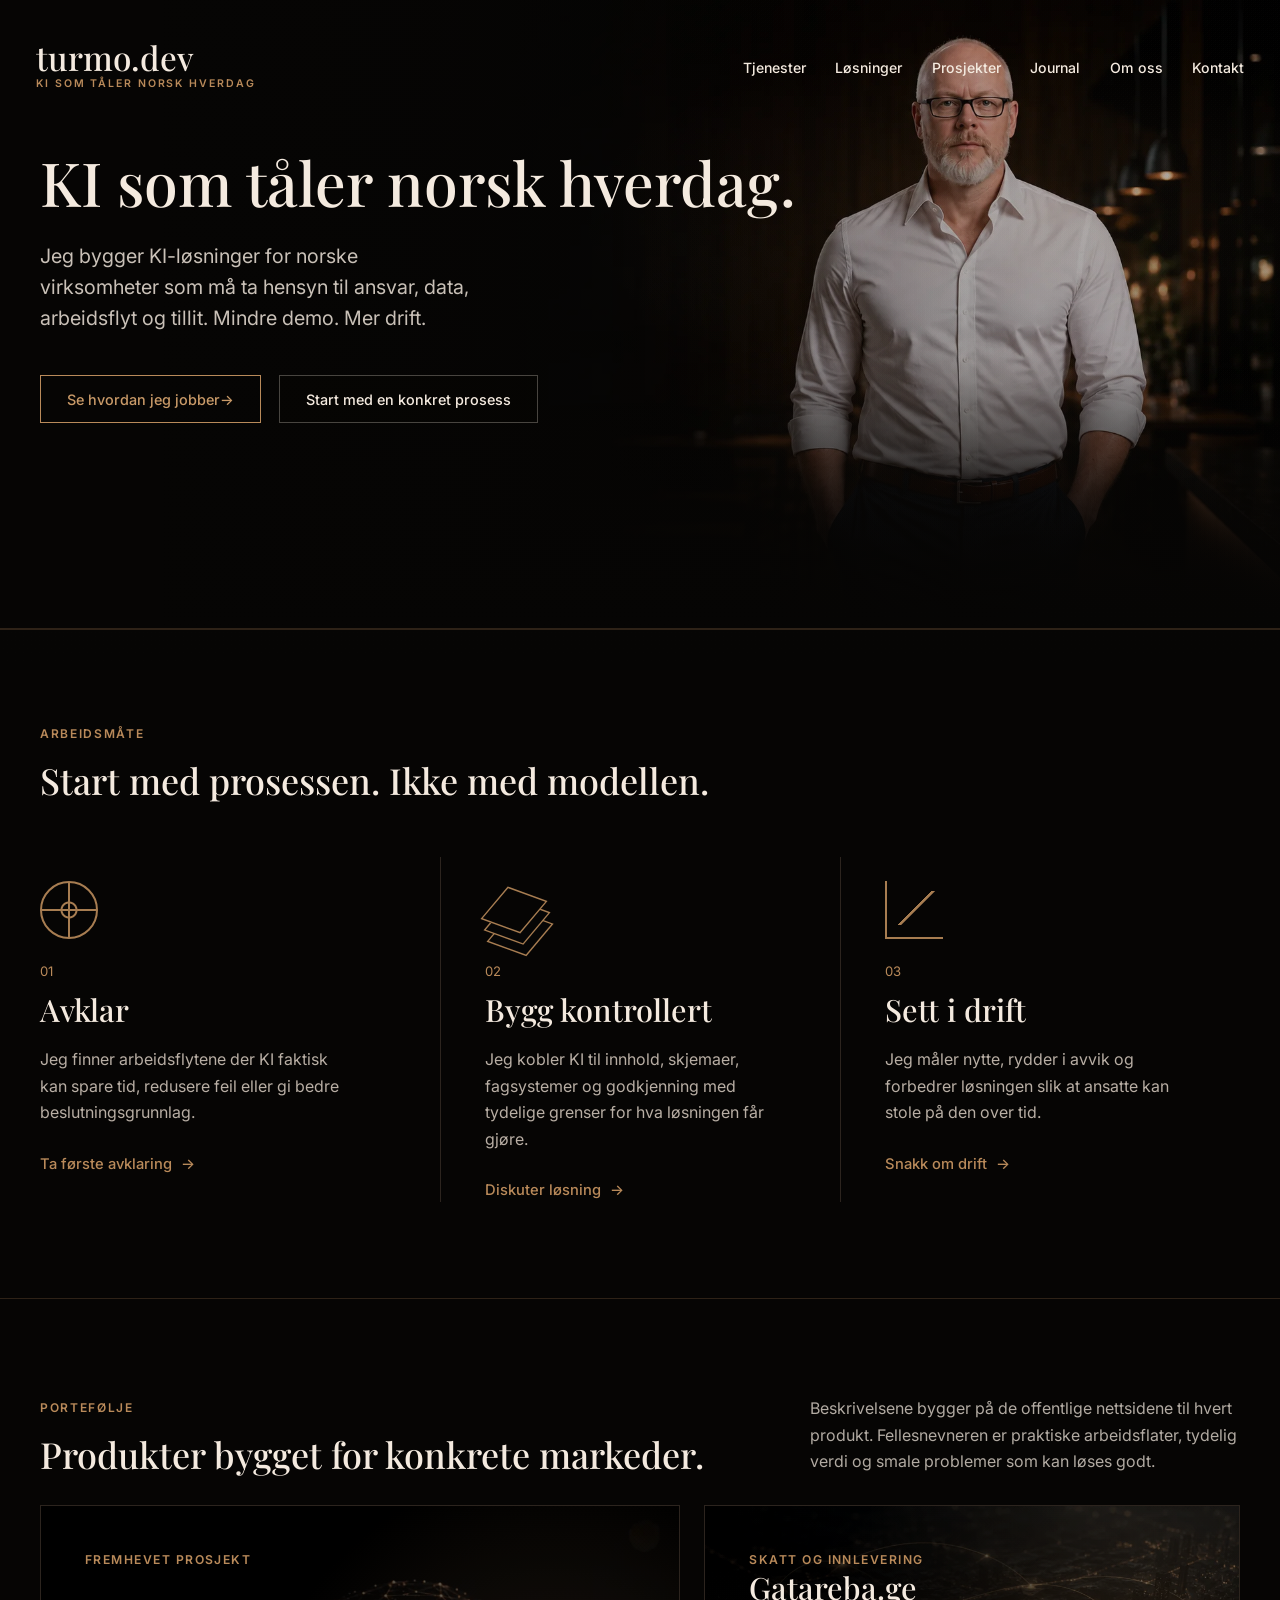
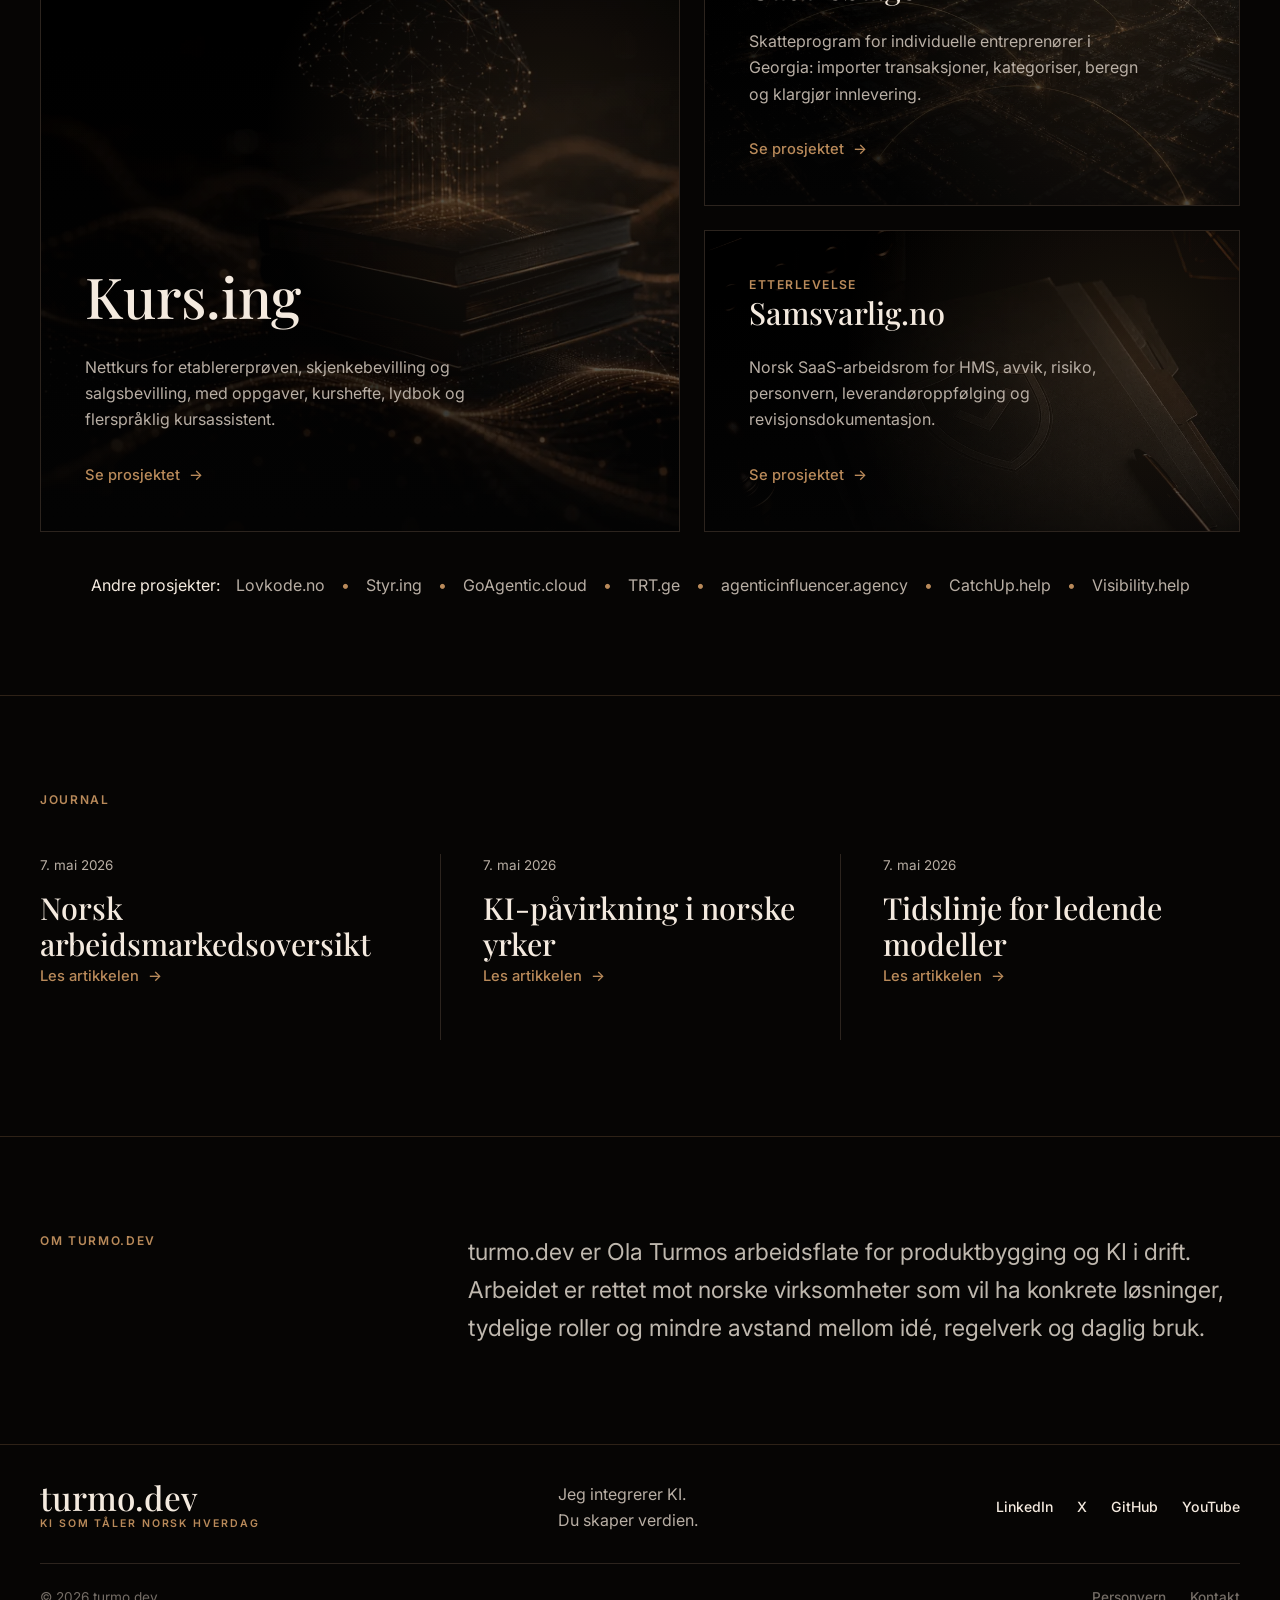
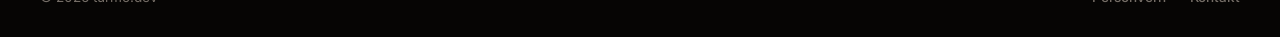
==== commit fc1b872c: "Update brand voice" ====
--- a/index.html
+++ b/index.html
@@ -37,7 +37,7 @@
   <header class="site-header">
     <a class="brand" href="/" aria-label="turmo.dev forsiden">
       <span class="brand__name">turmo.dev</span>
-      <span class="brand__sub">The Executive</span>
+      <span class="brand__sub">KI som tåler norsk hverdag</span>
     </a>
     <nav class="site-nav" aria-label="Hovedmeny">
       <a href="#tjenester">Tjenester</a>
@@ -57,9 +57,9 @@
       <div class="container hero__inner">
         <div class="hero__copy">
           <h1>KI som tåler norsk hverdag.</h1>
-          <p class="hero__lead">Vi bygger KI-løsninger for norske virksomheter som må ta hensyn til ansvar, data, arbeidsflyt og tillit. Mindre demo. Mer drift.</p>
+          <p class="hero__lead">Jeg bygger KI-løsninger for norske virksomheter som må ta hensyn til ansvar, data, arbeidsflyt og tillit. Mindre demo. Mer drift.</p>
           <div class="hero__actions" aria-label="Primære handlinger">
-            <a class="button button-primary" href="#tjenester">Se hvordan vi jobber <span aria-hidden="true">→</span></a>
+            <a class="button button-primary" href="#tjenester">Se hvordan jeg jobber <span aria-hidden="true">→</span></a>
             <a class="button button-secondary" href="mailto:turmoola@gmail.com?subject=Prat%20om%20KI%20i%20norsk%20virksomhet">Start med en konkret prosess</a>
           </div>
         </div>
@@ -75,21 +75,21 @@
             <div class="line-icon target" aria-hidden="true"></div>
             <span class="step-number">01</span>
             <h3>Avklar</h3>
-            <p>Vi finner arbeidsflytene der KI faktisk kan spare tid, redusere feil eller gi bedre beslutningsgrunnlag.</p>
+            <p>Jeg finner arbeidsflytene der KI faktisk kan spare tid, redusere feil eller gi bedre beslutningsgrunnlag.</p>
             <a class="text-link" href="mailto:turmoola@gmail.com?subject=Avklaring%20av%20KI-prosess">Ta første avklaring <span aria-hidden="true">→</span></a>
           </article>
           <article class="method-step">
             <div class="line-icon layers" aria-hidden="true"></div>
             <span class="step-number">02</span>
             <h3>Bygg kontrollert</h3>
-            <p>Vi kobler KI til innhold, skjemaer, fagsystemer og godkjenning med tydelige grenser for hva løsningen får gjøre.</p>
+            <p>Jeg kobler KI til innhold, skjemaer, fagsystemer og godkjenning med tydelige grenser for hva løsningen får gjøre.</p>
             <a class="text-link" href="mailto:turmoola@gmail.com?subject=Kontrollert%20KI-bygging">Diskuter løsning <span aria-hidden="true">→</span></a>
           </article>
           <article class="method-step">
             <div class="line-icon trend" aria-hidden="true"></div>
             <span class="step-number">03</span>
             <h3>Sett i drift</h3>
-            <p>Vi måler nytte, rydder i avvik og forbedrer løsningen slik at ansatte kan stole på den over tid.</p>
+            <p>Jeg måler nytte, rydder i avvik og forbedrer løsningen slik at ansatte kan stole på den over tid.</p>
             <a class="text-link" href="mailto:turmoola@gmail.com?subject=KI%20i%20drift">Snakk om drift <span aria-hidden="true">→</span></a>
           </article>
         </div>
@@ -189,9 +189,9 @@
     <div class="container footer__inner">
       <a class="brand" href="/" aria-label="turmo.dev forsiden">
         <span class="brand__name">turmo.dev</span>
-        <span class="brand__sub">The Executive</span>
+        <span class="brand__sub">KI som tåler norsk hverdag</span>
       </a>
-      <p>Vi integrerer KI.<br>Du skaper verdien.</p>
+      <p>Jeg integrerer KI.<br>Du skaper verdien.</p>
       <div class="footer__links" aria-label="Sosiale lenker">
         <a href="https://www.linkedin.com/" rel="noopener">LinkedIn</a>
         <a href="https://x.com/" rel="noopener">X</a>
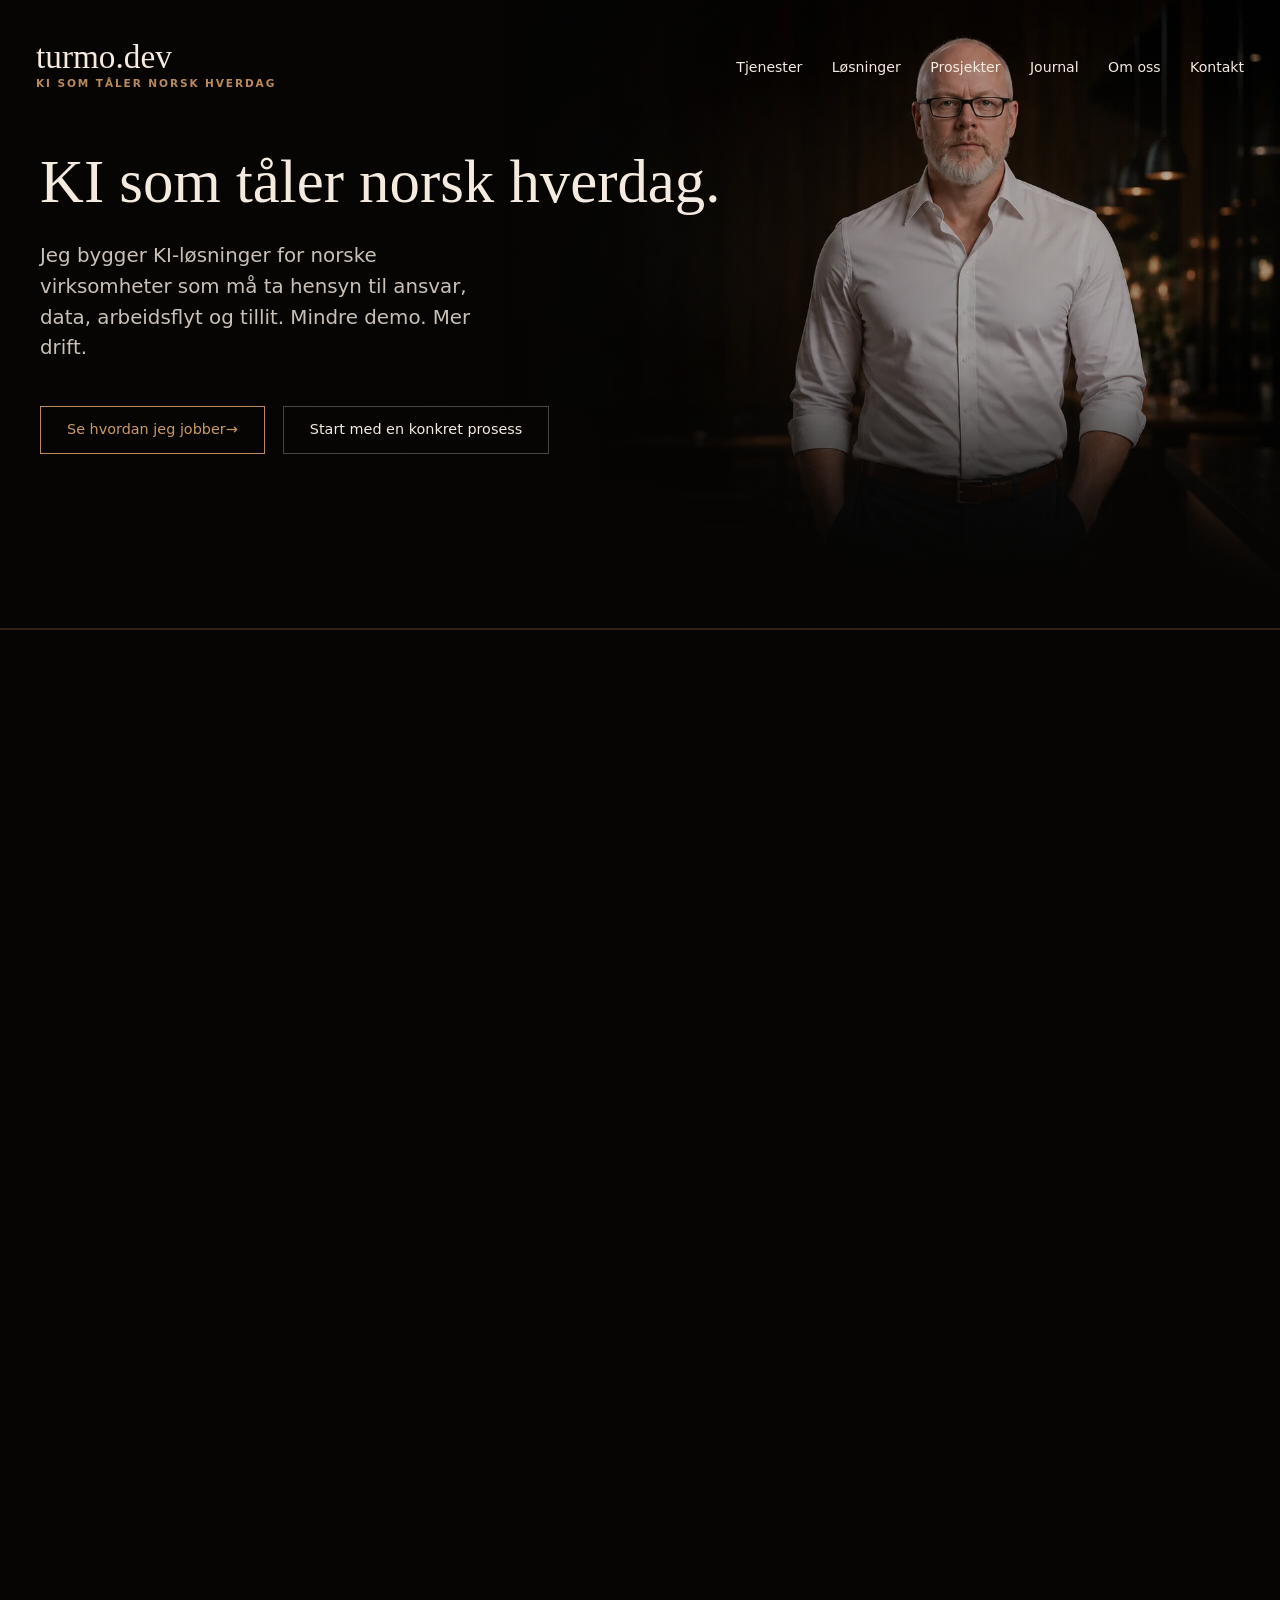
==== commit 1689110d: "Optimize SEO and page speed" ====
--- a/index.html
+++ b/index.html
@@ -9,6 +9,7 @@
   <meta name="robots" content="index,follow,max-image-preview:large">
   <meta name="theme-color" content="#070707">
   <link rel="canonical" href="https://turmo.dev/">
+  <link rel="icon" href="/favicon.ico" sizes="32x32">
   <meta property="og:site_name" content="turmo.dev">
   <meta property="og:title" content="turmo.dev - Praktisk KI for norske virksomheter">
   <meta property="og:description" content="Trygg KI i norske arbeidsprosesser, fra kartlegging til drift.">
@@ -16,26 +17,48 @@
   <meta property="og:locale" content="nb_NO">
   <meta property="og:url" content="https://turmo.dev/">
   <meta property="og:image" content="https://turmo.dev/assets/og-image.png">
+  <meta property="og:image:type" content="image/png">
+  <meta property="og:image:width" content="1200">
+  <meta property="og:image:height" content="630">
+  <meta property="og:image:alt" content="turmo.dev - KI som tåler norsk hverdag">
   <meta name="twitter:card" content="summary_large_image">
-  <link rel="preconnect" href="https://fonts.googleapis.com">
-  <link rel="preconnect" href="https://fonts.gstatic.com" crossorigin>
-  <link href="https://fonts.googleapis.com/css2?family=Inter:wght@400;500;600&family=Playfair+Display:wght@500;600&display=swap" rel="stylesheet">
-  <link rel="stylesheet" href="styles.css">
+  <meta name="twitter:title" content="turmo.dev - Praktisk KI for norske virksomheter">
+  <meta name="twitter:description" content="Trygg KI i norske arbeidsprosesser, fra kartlegging til drift.">
+  <meta name="twitter:image" content="https://turmo.dev/assets/og-image.png">
+  <meta name="twitter:image:alt" content="turmo.dev - KI som tåler norsk hverdag">
+  <link rel="preload" href="assets/hero-executive.webp" as="image" type="image/webp" fetchpriority="high">
+  <link rel="stylesheet" href="/styles.css">
   <script type="application/ld+json">
   {
     "@context": "https://schema.org",
-    "@type": "ProfessionalService",
-    "name": "turmo.dev",
-    "url": "https://turmo.dev/",
-    "founder": {"@type": "Person", "name": "Ola Turmo"},
-    "areaServed": "NO",
-    "description": "Trygg, praktisk og målbar KI-integrasjon for norske virksomheter som vil fra idé til faktisk drift."
+    "@graph": [
+      {
+        "@type": "ProfessionalService",
+        "@id": "https://turmo.dev/#service",
+        "name": "turmo.dev",
+        "url": "https://turmo.dev/",
+        "founder": {"@type": "Person", "@id": "https://turmo.dev/#ola", "name": "Ola Turmo"},
+        "areaServed": {"@type": "Country", "name": "Norge"},
+        "availableLanguage": ["nb-NO", "en"],
+        "knowsAbout": ["KI i norske virksomheter", "arbeidsflyt", "samsvar", "agentiske systemer", "data og integrasjoner"],
+        "description": "Trygg, praktisk og målbar KI-integrasjon for norske virksomheter som vil fra idé til faktisk drift."
+      },
+      {
+        "@type": "WebSite",
+        "@id": "https://turmo.dev/#website",
+        "name": "turmo.dev",
+        "url": "https://turmo.dev/",
+        "inLanguage": "nb-NO",
+        "publisher": {"@id": "https://turmo.dev/#service"},
+        "description": "Praktisk KI, systemintegrasjon og grafiske analyser for norske virksomheter."
+      }
+    ]
   }
   </script>
 </head>
 <body>
   <header class="site-header">
-    <a class="brand" href="/" aria-label="turmo.dev forsiden">
+    <a class="brand" href="/">
       <span class="brand__name">turmo.dev</span>
       <span class="brand__sub">KI som tåler norsk hverdag</span>
     </a>
@@ -159,19 +182,19 @@
             <time datetime="2026-05-07">7. mai 2026</time>
             <h3>Norsk arbeidsmarkedsoversikt</h3>
             <p>Interaktivt treemap med SSB-data, STYRK-yrker og tydelige datalag for norsk arbeidsliv.</p>
-            <a class="text-link" href="/blog/innlegg/norsk-arbeidsmarkedsoversikt.html">Les artikkelen <span aria-hidden="true">→</span></a>
+            <a class="text-link" href="/blog/innlegg/norsk-arbeidsmarkedsoversikt">Les artikkelen <span aria-hidden="true">→</span></a>
           </article>
           <article>
             <time datetime="2026-05-07">7. mai 2026</time>
             <h3>KI-påvirkning i norske yrker</h3>
             <p>Radarplot og tabell for teoretisk eksponering, anslått bruk og norske yrkesgrupper.</p>
-            <a class="text-link" href="/blog/innlegg/ki-anslag-og-sporsmal.html">Les artikkelen <span aria-hidden="true">→</span></a>
+            <a class="text-link" href="/blog/innlegg/ki-anslag-og-sporsmal">Les artikkelen <span aria-hidden="true">→</span></a>
           </article>
           <article>
             <time datetime="2026-05-07">7. mai 2026</time>
             <h3>Tidslinje for ledende modeller</h3>
             <p>Interaktiv benchmark-graf for frontmodeller og utviklingen i testresultater over tid.</p>
-            <a class="text-link" href="/blog/innlegg/reddit-ama-arbeidsmarked.html">Les artikkelen <span aria-hidden="true">→</span></a>
+            <a class="text-link" href="/blog/innlegg/reddit-ama-arbeidsmarked">Les artikkelen <span aria-hidden="true">→</span></a>
           </article>
         </div>
       </div>
@@ -187,7 +210,7 @@
 
   <footer class="site-footer divider" id="kontakt">
     <div class="container footer__inner">
-      <a class="brand" href="/" aria-label="turmo.dev forsiden">
+      <a class="brand" href="/">
         <span class="brand__name">turmo.dev</span>
         <span class="brand__sub">KI som tåler norsk hverdag</span>
       </a>
--- a/styles.css
+++ b/styles.css
@@ -313,6 +313,18 @@
   padding: clamp(62px, 8vw, 96px) 0;
 }
 
+@supports (content-visibility: auto) {
+  .method,
+  .projects,
+  .journal,
+  .about,
+  .site-footer,
+  .blog-grid {
+    content-visibility: auto;
+    contain-intrinsic-size: 1px 720px;
+  }
+}
+
 .method h2 {
   margin-bottom: 56px;
 }
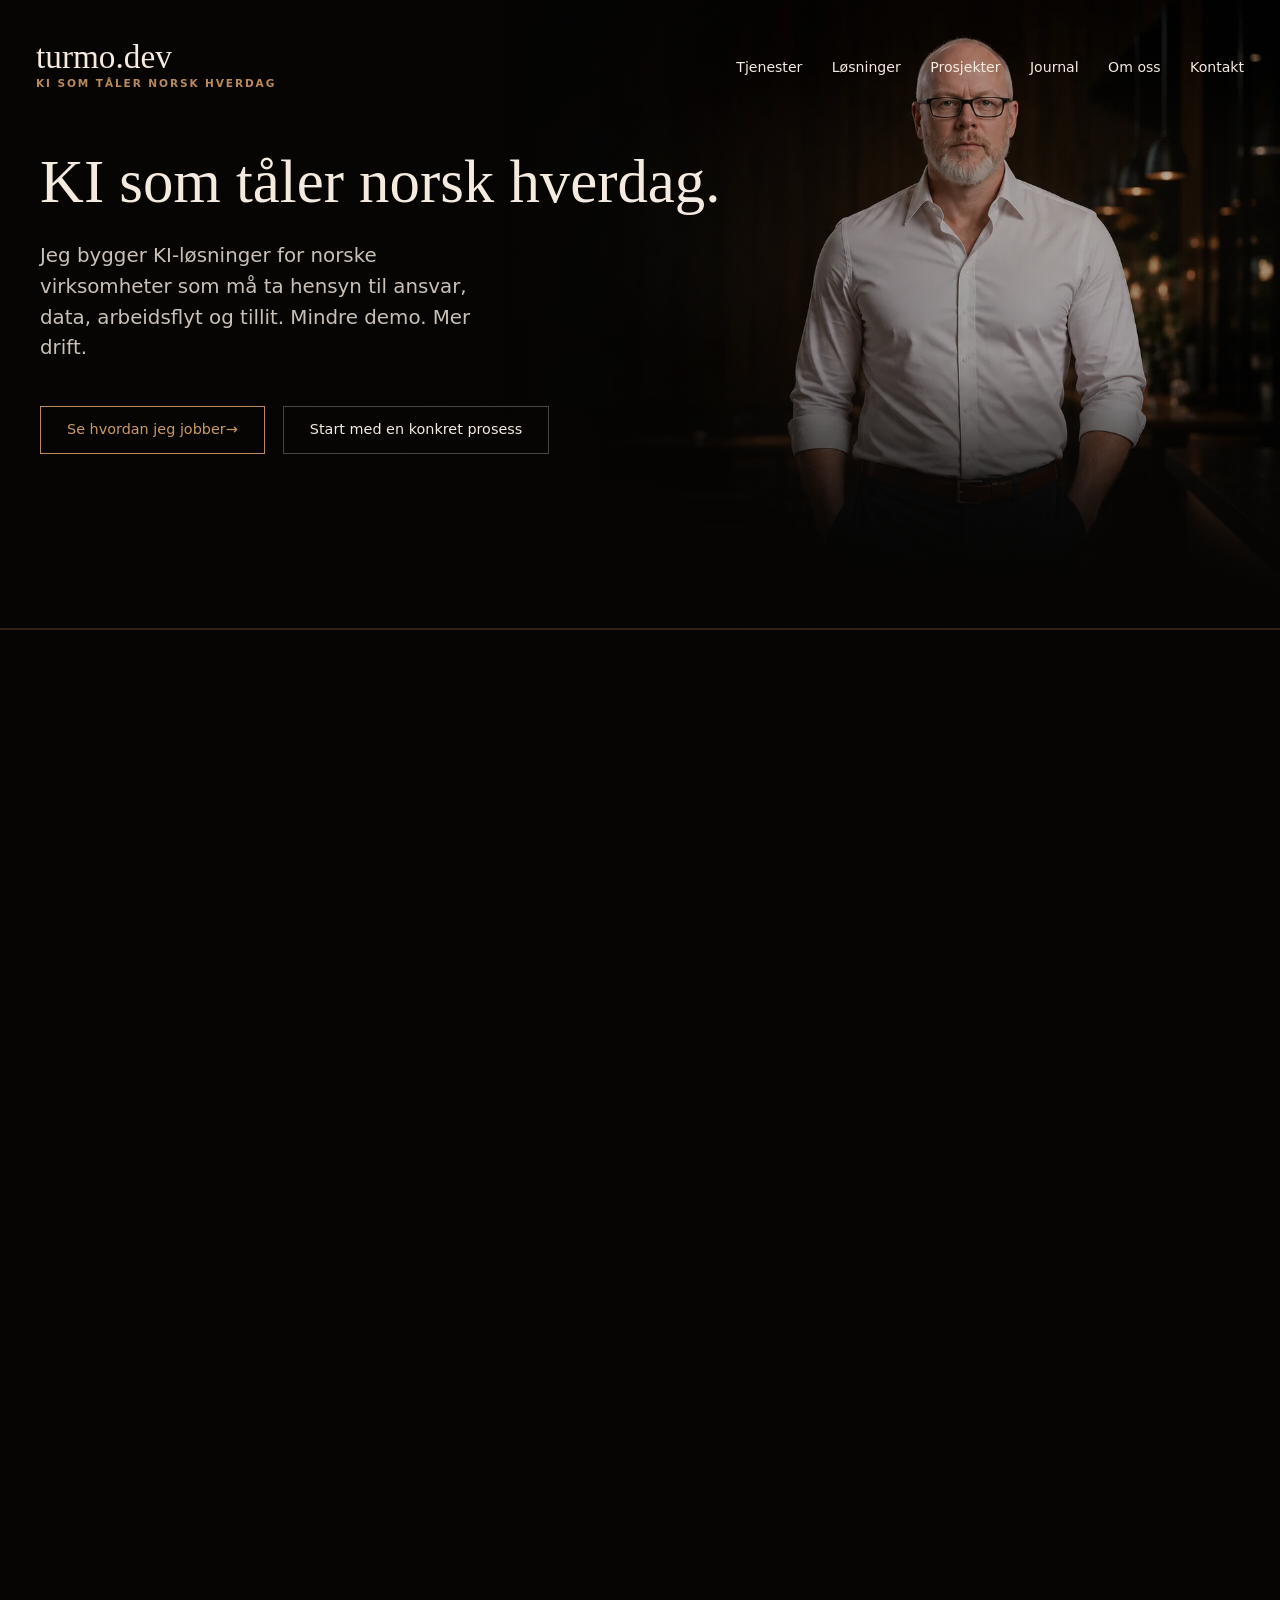
==== commit 24e0a142: "Update footer contact links" ====
--- a/index.html
+++ b/index.html
@@ -83,7 +83,7 @@
           <p class="hero__lead">Jeg bygger KI-løsninger for norske virksomheter som må ta hensyn til ansvar, data, arbeidsflyt og tillit. Mindre demo. Mer drift.</p>
           <div class="hero__actions" aria-label="Primære handlinger">
             <a class="button button-primary" href="#tjenester">Se hvordan jeg jobber <span aria-hidden="true">→</span></a>
-            <a class="button button-secondary" href="mailto:turmoola@gmail.com?subject=Prat%20om%20KI%20i%20norsk%20virksomhet">Start med en konkret prosess</a>
+            <a class="button button-secondary" href="mailto:ola@turmo.dev?subject=Prat%20om%20KI%20i%20norsk%20virksomhet">Start med en konkret prosess</a>
           </div>
         </div>
       </div>
@@ -99,21 +99,21 @@
             <span class="step-number">01</span>
             <h3>Avklar</h3>
             <p>Jeg finner arbeidsflytene der KI faktisk kan spare tid, redusere feil eller gi bedre beslutningsgrunnlag.</p>
-            <a class="text-link" href="mailto:turmoola@gmail.com?subject=Avklaring%20av%20KI-prosess">Ta første avklaring <span aria-hidden="true">→</span></a>
+            <a class="text-link" href="mailto:ola@turmo.dev?subject=Avklaring%20av%20KI-prosess">Ta første avklaring <span aria-hidden="true">→</span></a>
           </article>
           <article class="method-step">
             <div class="line-icon layers" aria-hidden="true"></div>
             <span class="step-number">02</span>
             <h3>Bygg kontrollert</h3>
             <p>Jeg kobler KI til innhold, skjemaer, fagsystemer og godkjenning med tydelige grenser for hva løsningen får gjøre.</p>
-            <a class="text-link" href="mailto:turmoola@gmail.com?subject=Kontrollert%20KI-bygging">Diskuter løsning <span aria-hidden="true">→</span></a>
+            <a class="text-link" href="mailto:ola@turmo.dev?subject=Kontrollert%20KI-bygging">Diskuter løsning <span aria-hidden="true">→</span></a>
           </article>
           <article class="method-step">
             <div class="line-icon trend" aria-hidden="true"></div>
             <span class="step-number">03</span>
             <h3>Sett i drift</h3>
             <p>Jeg måler nytte, rydder i avvik og forbedrer løsningen slik at ansatte kan stole på den over tid.</p>
-            <a class="text-link" href="mailto:turmoola@gmail.com?subject=KI%20i%20drift">Snakk om drift <span aria-hidden="true">→</span></a>
+            <a class="text-link" href="mailto:ola@turmo.dev?subject=KI%20i%20drift">Snakk om drift <span aria-hidden="true">→</span></a>
           </article>
         </div>
       </div>
@@ -214,19 +214,18 @@
         <span class="brand__name">turmo.dev</span>
         <span class="brand__sub">KI som tåler norsk hverdag</span>
       </a>
-      <p>Jeg integrerer KI.<br>Du skaper verdien.</p>
+      <p>Jeg integrerer KI.<br>Du skaper verdien.<br><a href="mailto:ola@turmo.dev">ola@turmo.dev</a></p>
       <div class="footer__links" aria-label="Sosiale lenker">
-        <a href="https://www.linkedin.com/" rel="noopener">LinkedIn</a>
-        <a href="https://x.com/" rel="noopener">X</a>
+        <a href="https://www.linkedin.com/in/olaturmo/" rel="noopener">LinkedIn</a>
+        <a href="https://x.com/turmo_dev" rel="noopener">X</a>
         <a href="https://github.com/Ola-Turmo" rel="noopener">GitHub</a>
-        <a href="https://youtube.com/" rel="noopener">YouTube</a>
+        <a href="https://www.youtube.com/@turmo_dev" rel="noopener">YouTube</a>
       </div>
     </div>
     <div class="container footer__bottom">
       <small>© 2026 turmo.dev</small>
       <div>
-        <a href="mailto:turmoola@gmail.com?subject=Personvern%20turmo.dev">Personvern</a>
-        <a href="mailto:turmoola@gmail.com?subject=Kontakt%20turmo.dev">Kontakt</a>
+        <a href="mailto:ola@turmo.dev?subject=Kontakt%20turmo.dev">Send e-post</a>
       </div>
     </div>
   </footer>
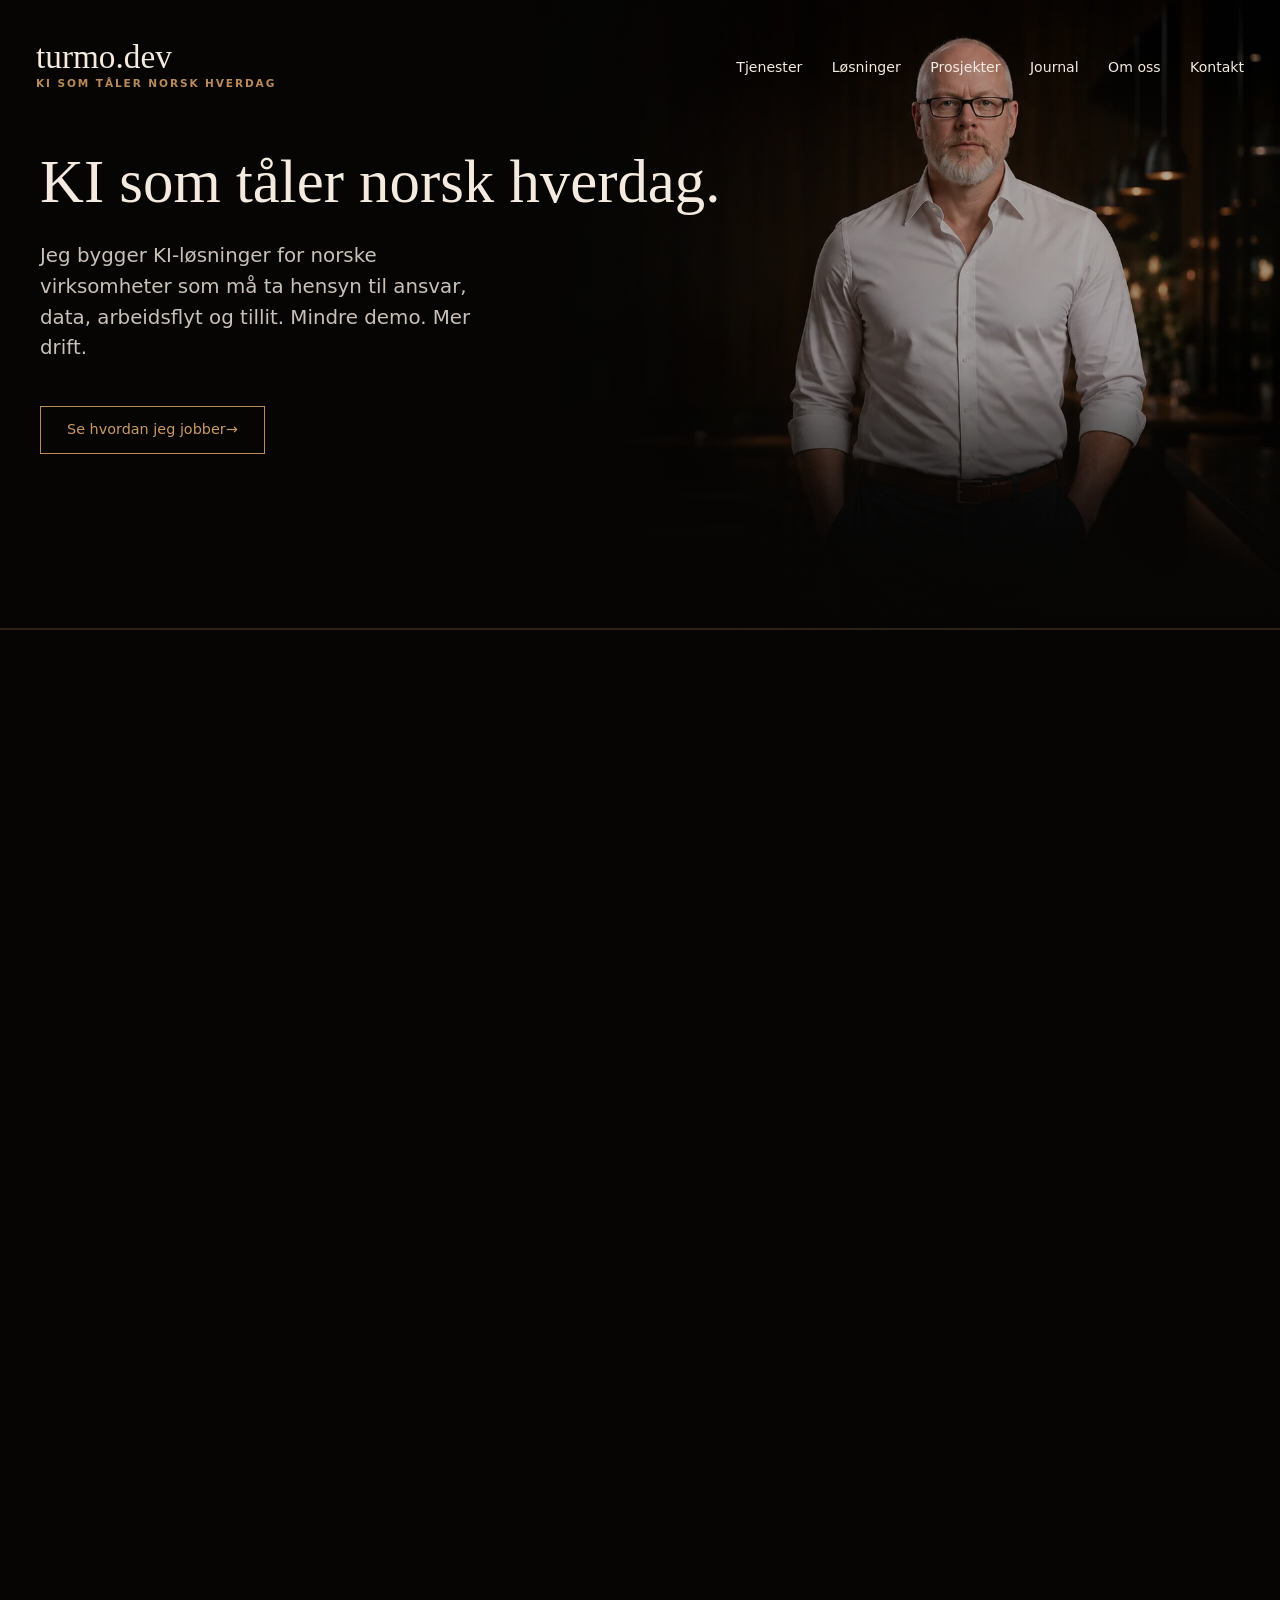
==== commit 544b0148: "Remove secondary hero contact button" ====
--- a/index.html
+++ b/index.html
@@ -83,7 +83,6 @@
           <p class="hero__lead">Jeg bygger KI-løsninger for norske virksomheter som må ta hensyn til ansvar, data, arbeidsflyt og tillit. Mindre demo. Mer drift.</p>
           <div class="hero__actions" aria-label="Primære handlinger">
             <a class="button button-primary" href="#tjenester">Se hvordan jeg jobber <span aria-hidden="true">→</span></a>
-            <a class="button button-secondary" href="mailto:ola@turmo.dev?subject=Prat%20om%20KI%20i%20norsk%20virksomhet">Start med en konkret prosess</a>
           </div>
         </div>
       </div>
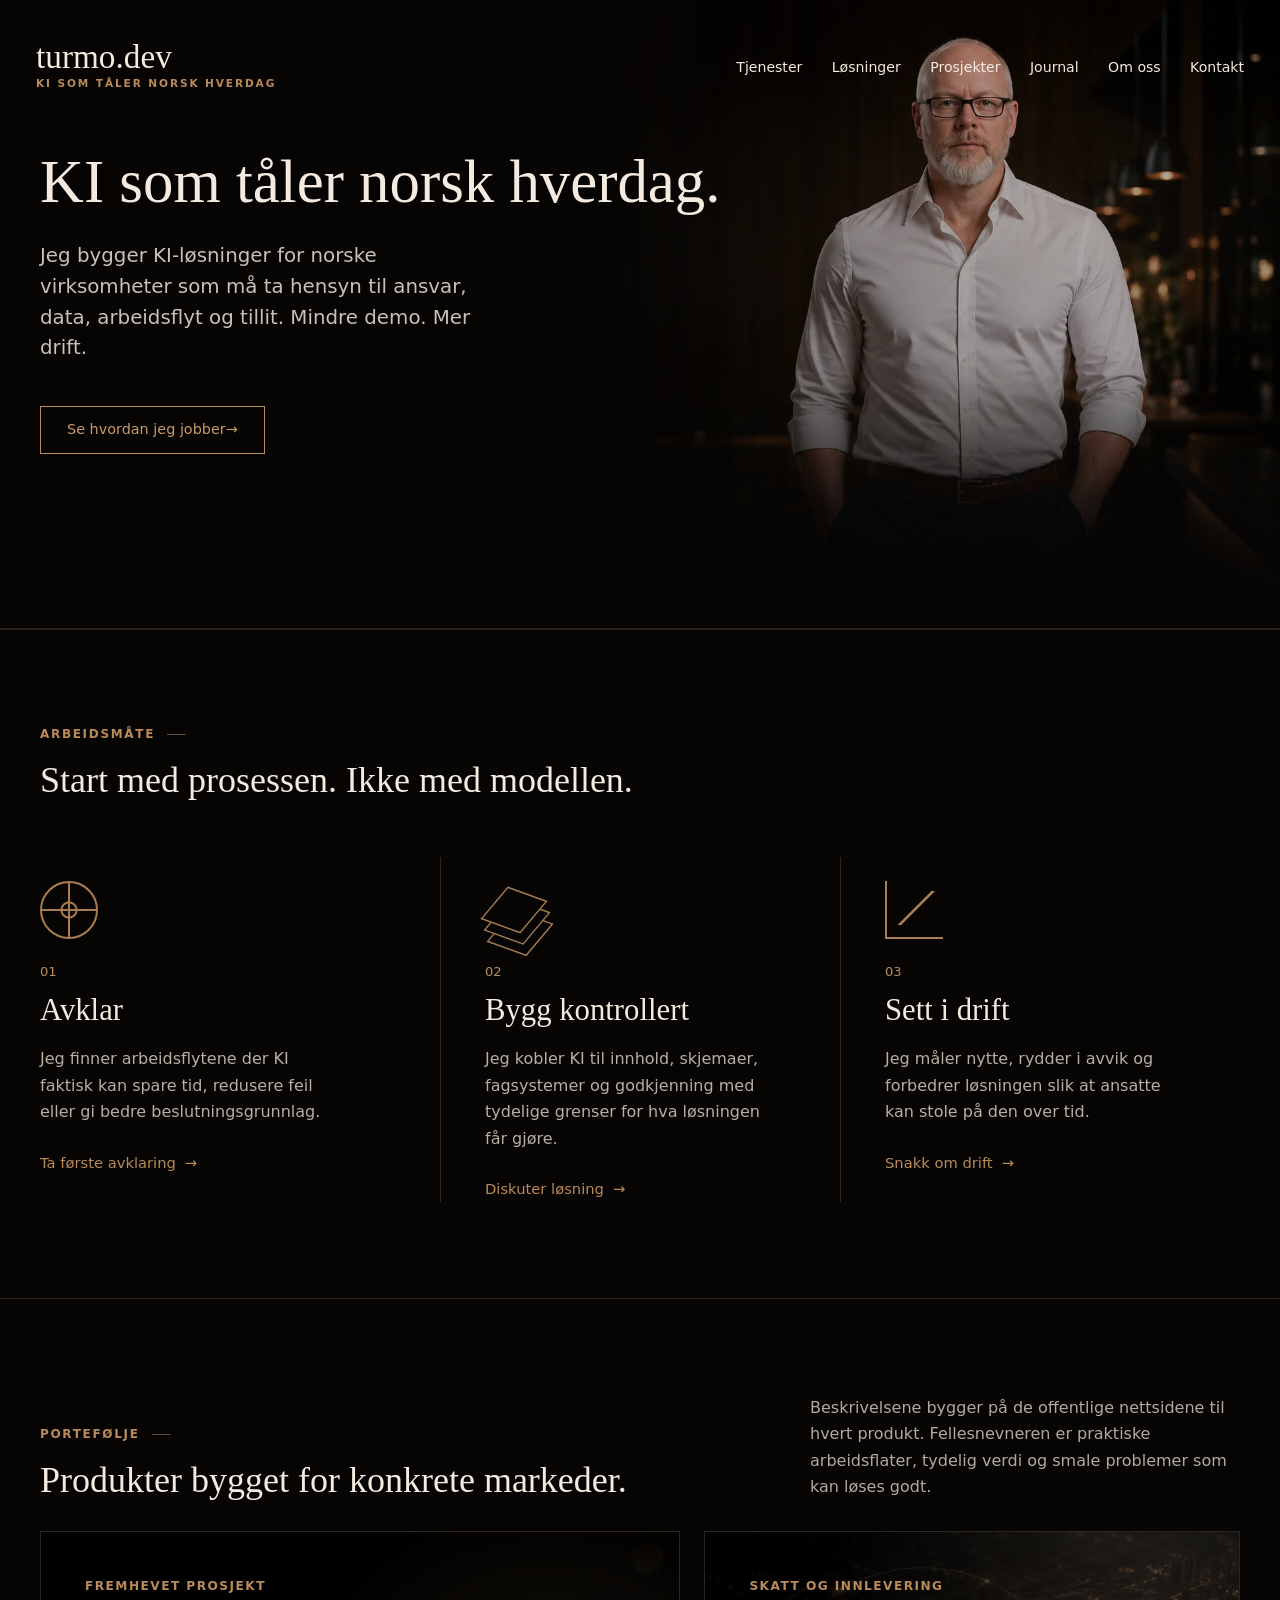
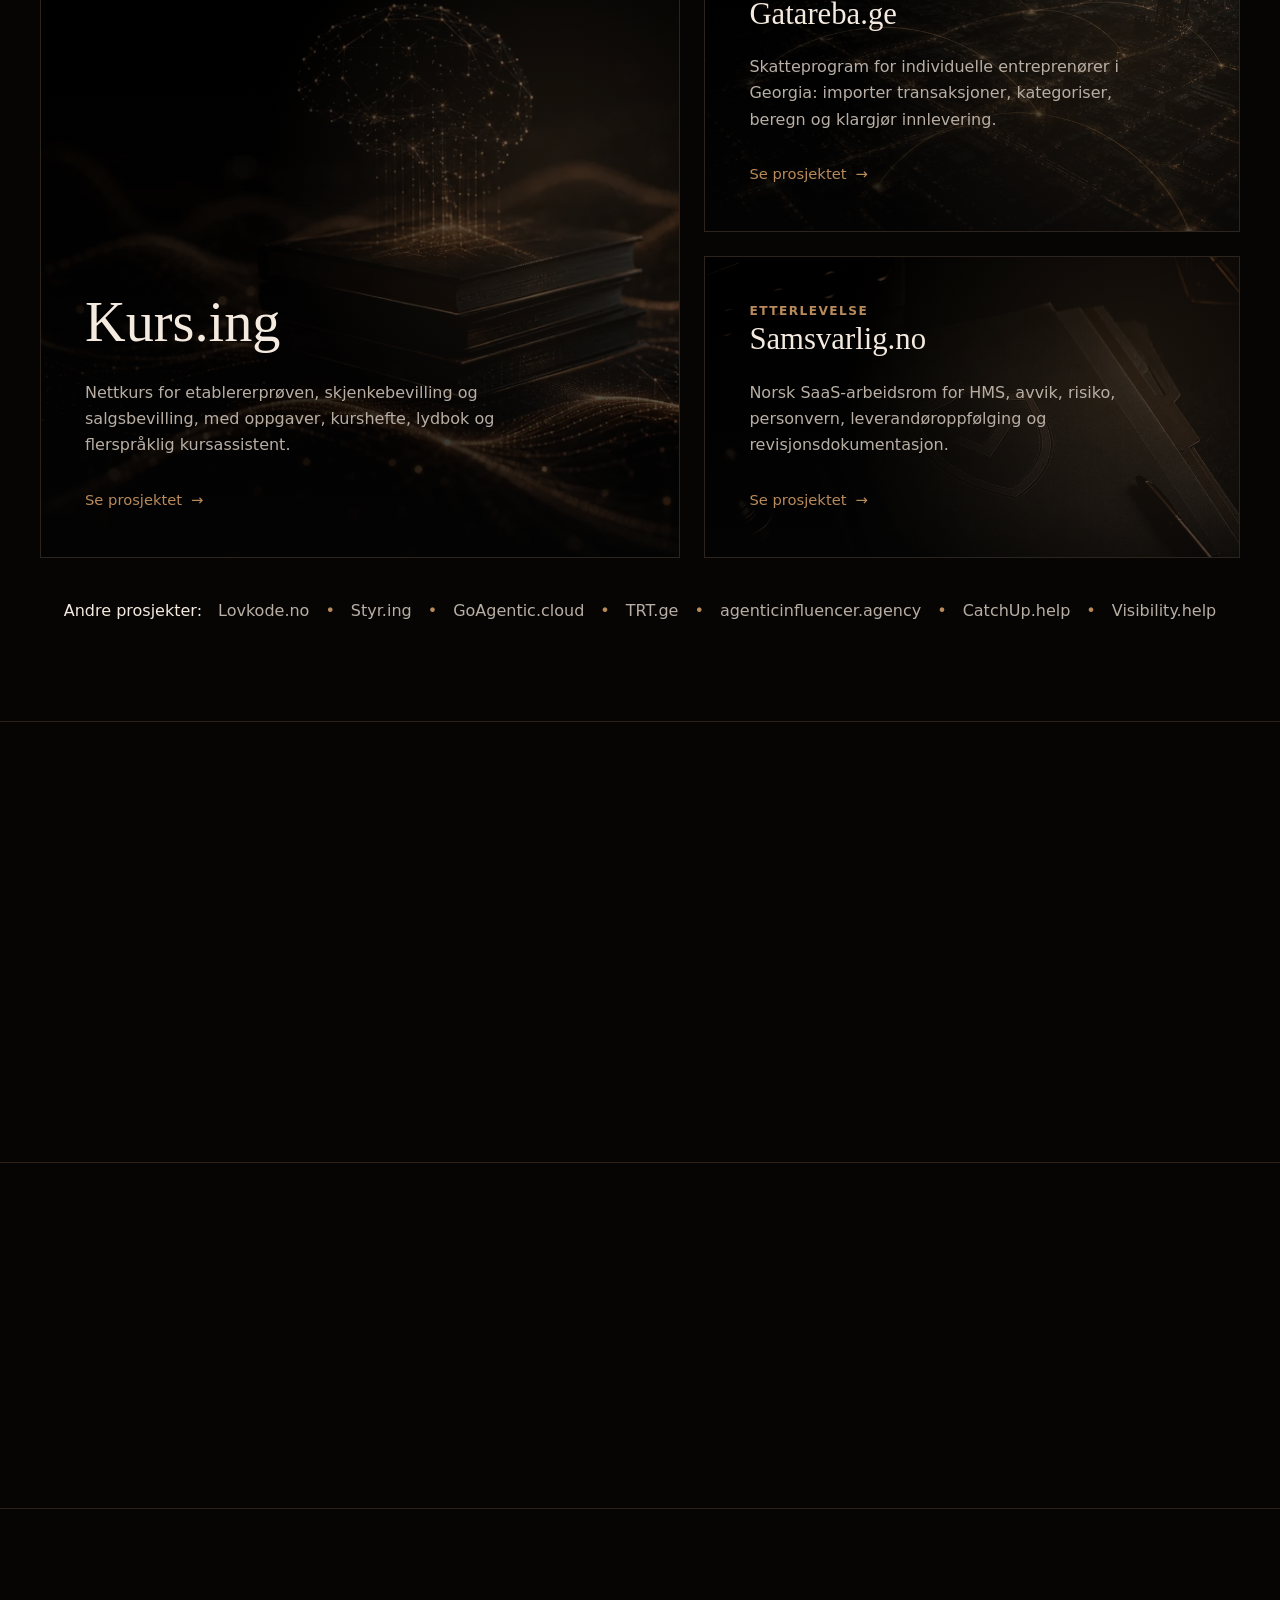
==== commit 1f7ca6ab: "Add five researched graph-heavy articles" ====
--- a/index.html
+++ b/index.html
@@ -178,22 +178,22 @@
         </div>
         <div class="journal__list">
           <article>
-            <time datetime="2026-05-07">7. mai 2026</time>
-            <h3>Norsk arbeidsmarkedsoversikt</h3>
-            <p>Interaktivt treemap med SSB-data, STYRK-yrker og tydelige datalag for norsk arbeidsliv.</p>
-            <a class="text-link" href="/blog/innlegg/norsk-arbeidsmarkedsoversikt">Les artikkelen <span aria-hidden="true">→</span></a>
+            <time datetime="2026-05-19">19. mai 2026</time>
+            <h3>KI-gapet i norsk næringsliv</h3>
+            <p>Hvor KI faktisk tas i bruk i norske virksomheter, og hvor gapet mellom potensial og drift er størst.</p>
+            <a class="text-link" href="/blog/innlegg/ki-gapet-i-norsk-naeringsliv">Les artikkelen <span aria-hidden="true">→</span></a>
           </article>
           <article>
-            <time datetime="2026-05-07">7. mai 2026</time>
-            <h3>KI-påvirkning i norske yrker</h3>
-            <p>Radarplot og tabell for teoretisk eksponering, anslått bruk og norske yrkesgrupper.</p>
-            <a class="text-link" href="/blog/innlegg/ki-anslag-og-sporsmal">Les artikkelen <span aria-hidden="true">→</span></a>
+            <time datetime="2026-05-19">19. mai 2026</time>
+            <h3>Arbeidskraftmangel og KI-potensial</h3>
+            <p>NAVs mangeldata koblet til hvor KI kan frigjøre tid i pressede yrker.</p>
+            <a class="text-link" href="/blog/innlegg/arbeidskraftmangel-og-ki-potensial">Les artikkelen <span aria-hidden="true">→</span></a>
           </article>
           <article>
-            <time datetime="2026-05-07">7. mai 2026</time>
-            <h3>Tidslinje for ledende modeller</h3>
-            <p>Interaktiv benchmark-graf for frontmodeller og utviklingen i testresultater over tid.</p>
-            <a class="text-link" href="/blog/innlegg/reddit-ama-arbeidsmarked">Les artikkelen <span aria-hidden="true">→</span></a>
+            <time datetime="2026-05-19">19. mai 2026</time>
+            <h3>KI-loven som praktisk risikokart</h3>
+            <p>AI Act forklart som beslutningskart for norske virksomheter.</p>
+            <a class="text-link" href="/blog/innlegg/ki-loven-risikokart">Les artikkelen <span aria-hidden="true">→</span></a>
           </article>
         </div>
       </div>
--- a/styles.css
+++ b/styles.css
@@ -94,6 +94,11 @@
   text-decoration: none;
 }
 
+.brand:hover .brand__name,
+.brand:hover .brand__sub {
+  transform: translateX(2px);
+}
+
 .brand__name {
   color: var(--color-ivory);
   font-family: var(--font-heading);
@@ -101,6 +106,7 @@
   font-weight: 500;
   letter-spacing: 0;
   line-height: 0.92;
+  transition: color 180ms ease, transform 180ms ease;
 }
 
 .brand__sub {
@@ -109,6 +115,7 @@
   font-weight: 600;
   letter-spacing: 0.18em;
   text-transform: uppercase;
+  transition: color 180ms ease, transform 180ms ease;
 }
 
 .site-nav {
@@ -122,6 +129,7 @@
 .site-nav a,
 .footer__links a,
 .footer__bottom a {
+  position: relative;
   color: var(--color-ivory);
   font-size: 0.88rem;
   font-weight: 500;
@@ -129,10 +137,33 @@
   transition: color 160ms ease;
 }
 
+.site-nav a::after,
+.footer__links a::after,
+.footer__bottom a::after {
+  content: "";
+  position: absolute;
+  right: 0;
+  bottom: -5px;
+  left: 0;
+  height: 1px;
+  background: currentColor;
+  opacity: 0;
+  transform: scaleX(0);
+  transform-origin: left;
+  transition: opacity 180ms ease, transform 180ms ease;
+}
+
 .site-nav a:hover,
 .footer__links a:hover,
 .footer__bottom a:hover {
   color: var(--color-bronze-hover);
+}
+
+.site-nav a:hover::after,
+.footer__links a:hover::after,
+.footer__bottom a:hover::after {
+  opacity: 0.72;
+  transform: scaleX(1);
 }
 
 .hero {
@@ -193,6 +224,10 @@
   pointer-events: none;
 }
 
+.hero__copy {
+  animation: hero-copy-in 780ms ease-out both;
+}
+
 .hero__inner {
   position: relative;
   z-index: 3;
@@ -212,6 +247,26 @@
   letter-spacing: 0.14em;
   line-height: 1.35;
   text-transform: uppercase;
+}
+
+.section-label::after {
+  content: "";
+  display: inline-block;
+  width: 32px;
+  height: 1px;
+  margin-left: 12px;
+  vertical-align: middle;
+  background: currentColor;
+  opacity: 0.55;
+  transform: scaleX(0.58);
+  transform-origin: left;
+  transition: transform 220ms ease, opacity 220ms ease;
+}
+
+section:hover > .container > .section-label::after,
+.blog-hero:hover .section-label::after {
+  opacity: 0.9;
+  transform: scaleX(1);
 }
 
 h1,
@@ -285,6 +340,17 @@
   transform: translateY(-1px);
 }
 
+.button span[aria-hidden="true"],
+.text-link span[aria-hidden="true"] {
+  display: inline-block;
+  transition: transform 180ms ease;
+}
+
+.button:hover span[aria-hidden="true"],
+.text-link:hover span[aria-hidden="true"] {
+  transform: translateX(4px);
+}
+
 .button-primary {
   border-color: var(--color-bronze);
   background: transparent;
@@ -338,6 +404,11 @@
   position: relative;
   min-height: 280px;
   padding: 24px 44px 0 0;
+  transition: transform 180ms ease;
+}
+
+.method-step:hover {
+  transform: translateY(-3px);
 }
 
 .method-step + .method-step {
@@ -351,6 +422,12 @@
   margin-bottom: 22px;
   color: var(--color-bronze);
   opacity: 0.9;
+  transition: opacity 180ms ease, transform 180ms ease;
+}
+
+.method-step:hover .line-icon {
+  opacity: 1;
+  transform: translateY(-2px) scale(1.04);
 }
 
 .target {
@@ -425,12 +502,13 @@
   background: #0a0908;
   isolation: isolate;
   text-decoration: none;
-  transition: border-color 160ms ease, transform 160ms ease;
+  transition: border-color 160ms ease, transform 160ms ease, box-shadow 160ms ease;
 }
 
 .project:hover {
   border-color: rgba(185, 138, 90, 0.52);
-  transform: translateY(-1px);
+  box-shadow: 0 18px 60px rgba(0, 0, 0, 0.24);
+  transform: translateY(-3px);
 }
 
 .project::before {
@@ -442,6 +520,8 @@
     linear-gradient(90deg, rgba(7, 7, 7, 0.86), rgba(7, 7, 7, 0.56) 54%, rgba(7, 7, 7, 0.18)),
     url("assets/illustrations/document-flow.webp") center / cover no-repeat;
   filter: saturate(0.8) contrast(1.08) brightness(0.74);
+  transform: scale(1.01);
+  transition: filter 260ms ease, transform 260ms ease;
 }
 
 .project::after {
@@ -453,6 +533,16 @@
     radial-gradient(circle at 80% 38%, rgba(185, 138, 90, 0.16), transparent 18rem),
     linear-gradient(180deg, rgba(7, 7, 7, 0.02), rgba(7, 7, 7, 0.58));
   opacity: 0.9;
+  transition: opacity 260ms ease;
+}
+
+.project:hover::before {
+  filter: saturate(0.95) contrast(1.12) brightness(0.82);
+  transform: scale(1.04);
+}
+
+.project:hover::after {
+  opacity: 1;
 }
 
 .project--large {
@@ -515,10 +605,12 @@
 .more-projects a {
   color: var(--color-soft-gray);
   text-decoration: none;
+  transition: color 160ms ease, transform 160ms ease;
 }
 
 .more-projects a:hover {
   color: var(--color-bronze-hover);
+  transform: translateY(-1px);
 }
 
 .more-projects a + a::before {
@@ -543,6 +635,11 @@
 .journal__list article {
   min-height: 186px;
   padding-right: 42px;
+  transition: transform 180ms ease;
+}
+
+.journal__list article:hover {
+  transform: translateY(-3px);
 }
 
 .journal__list article + article {
@@ -653,11 +750,12 @@
   padding: 34px;
   background: #090908;
   text-decoration: none;
-  transition: background 160ms ease;
+  transition: background 160ms ease, transform 160ms ease;
 }
 
 .blog-card:hover {
   background: #11100f;
+  transform: translateY(-3px);
 }
 
 .blog-card p {
@@ -734,6 +832,71 @@
   margin-top: 14px;
 }
 
+@keyframes hero-copy-in {
+  from {
+    opacity: 0;
+    transform: translateY(14px);
+  }
+  to {
+    opacity: 1;
+    transform: translateY(0);
+  }
+}
+
+@media (prefers-reduced-motion: no-preference) {
+  .hero__visual {
+    animation: hero-ambient 14s ease-in-out infinite alternate;
+  }
+
+  .line-icon.target {
+    animation: icon-breathe 4.8s ease-in-out infinite;
+  }
+
+  .line-icon.trend {
+    animation: icon-lift 5.4s ease-in-out infinite;
+  }
+}
+
+@keyframes hero-ambient {
+  from {
+    background-position: 0 0, 100% 50%, 0 0;
+  }
+  to {
+    background-position: 0 0, 96% 50%, 0 0;
+  }
+}
+
+@keyframes icon-breathe {
+  0%,
+  100% {
+    box-shadow: 0 0 0 0 rgba(185, 138, 90, 0);
+  }
+  50% {
+    box-shadow: 0 0 0 8px rgba(185, 138, 90, 0.08);
+  }
+}
+
+@keyframes icon-lift {
+  0%,
+  100% {
+    transform: translateY(0);
+  }
+  50% {
+    transform: translateY(-3px);
+  }
+}
+
+@media (prefers-reduced-motion: reduce) {
+  *,
+  *::before,
+  *::after {
+    animation-duration: 1ms !important;
+    animation-iteration-count: 1 !important;
+    scroll-behavior: auto !important;
+    transition-duration: 1ms !important;
+  }
+}
+
 @media (max-width: 960px) {
   .site-header {
     position: relative;
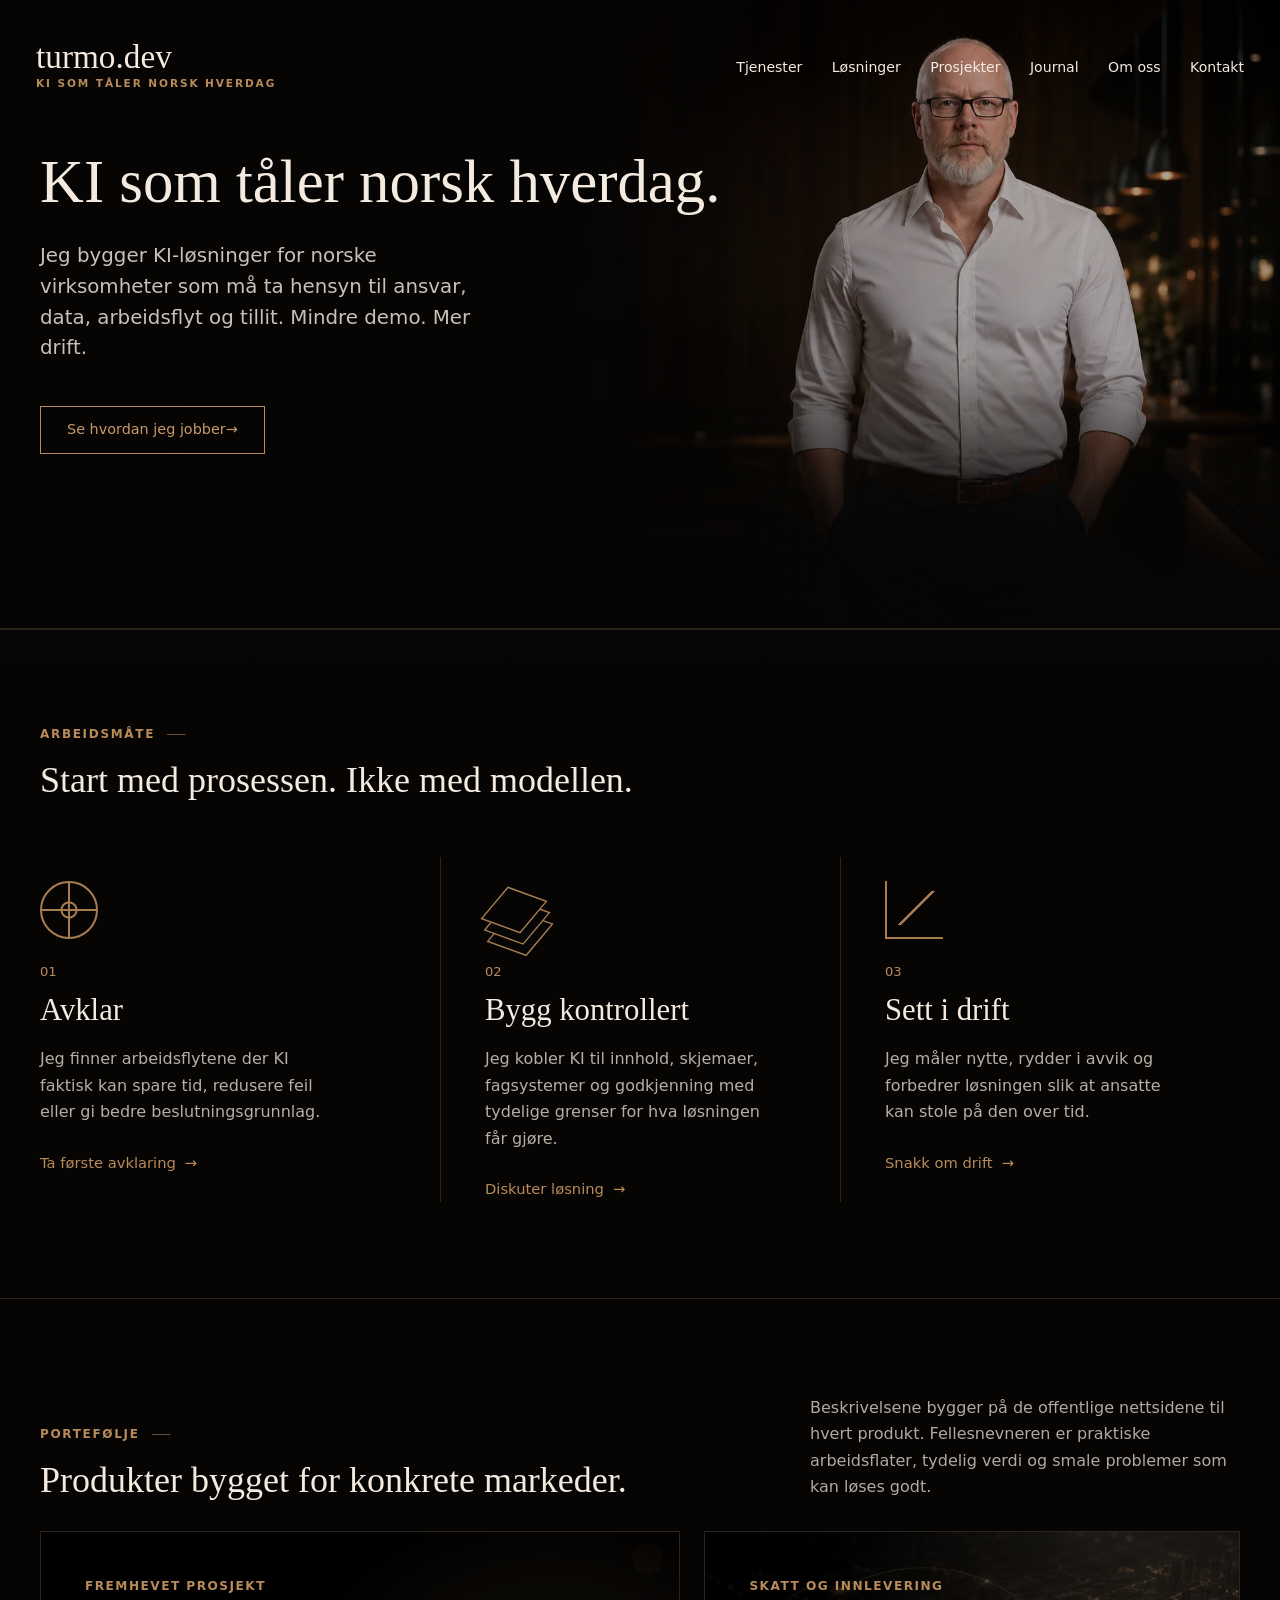
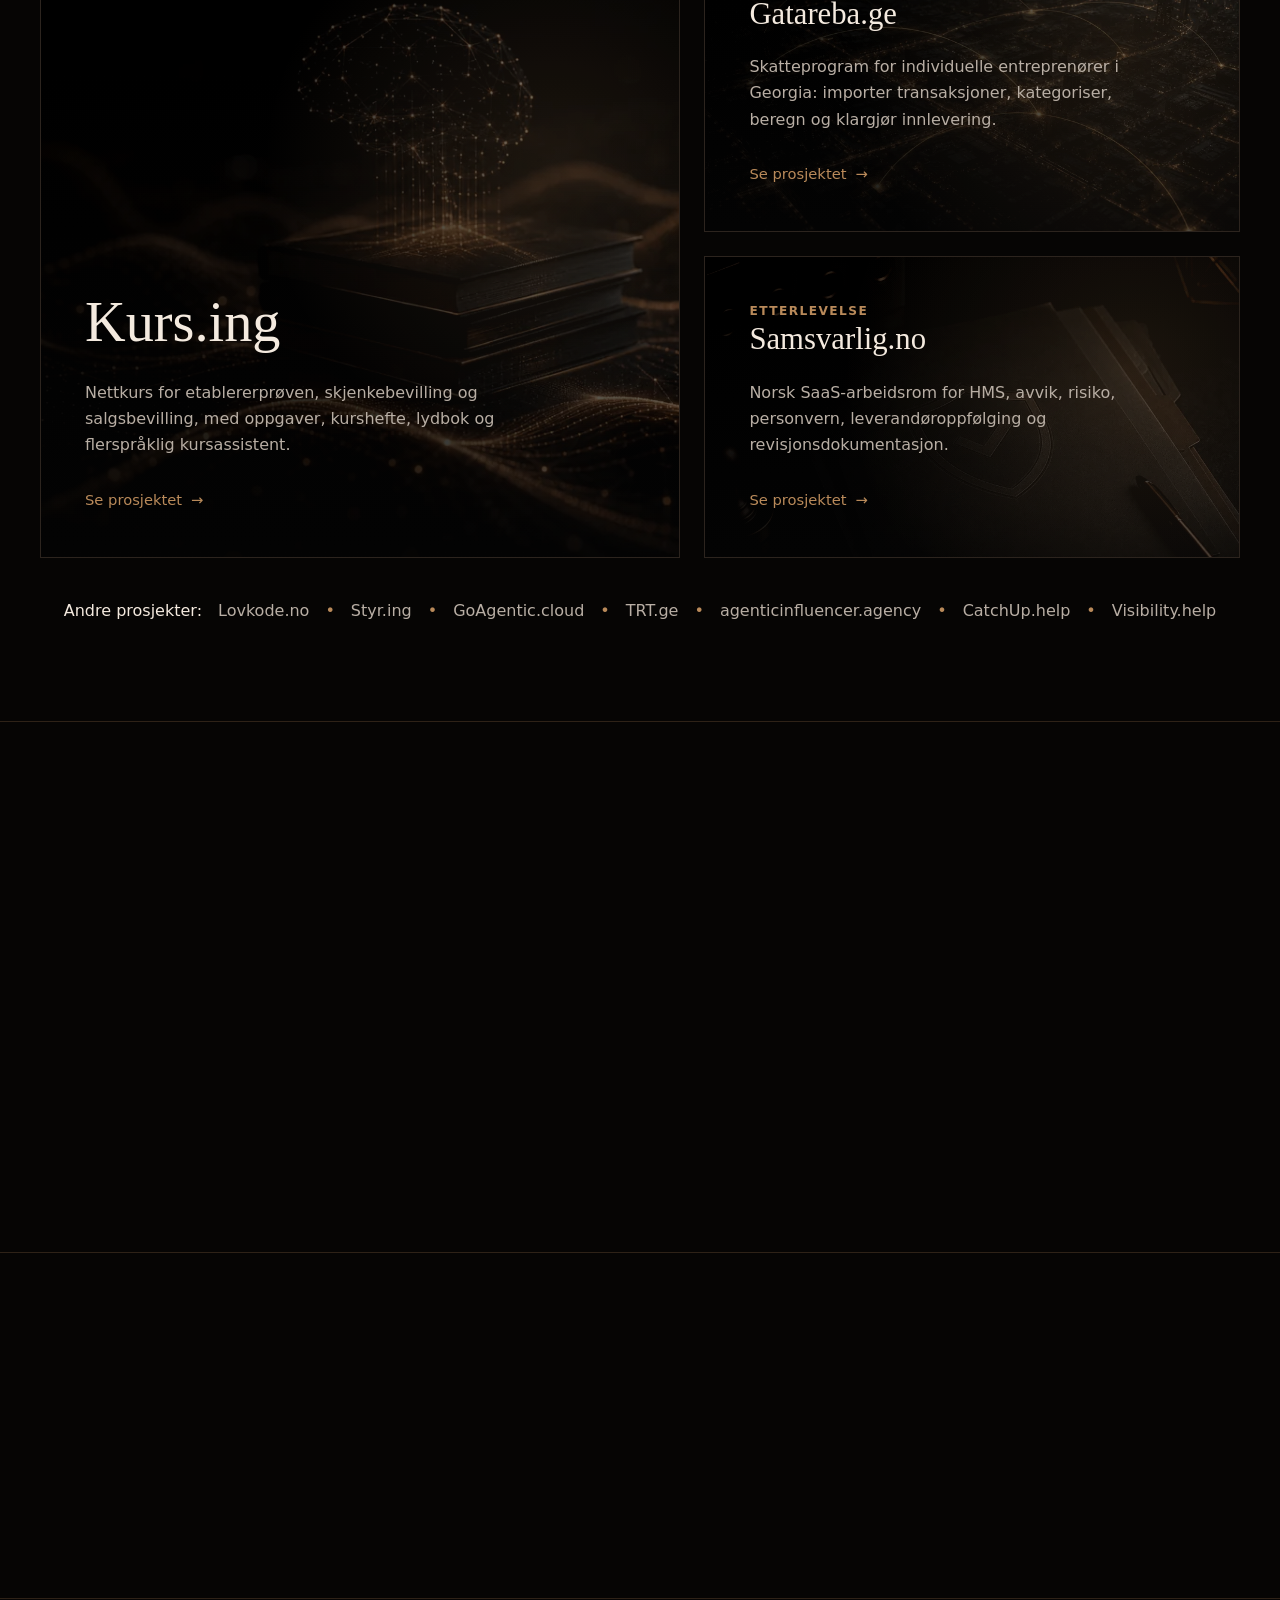
==== commit 7f284181: "Improve landing journal links and mobile hero" ====
--- a/index.html
+++ b/index.html
@@ -173,10 +173,11 @@
         <div class="section-head">
           <div>
             <p class="section-label">Journal</p>
-            <h2 class="visually-hidden">Fra idé til drift, uten å miste kontrollen.</h2>
-          </div>
-        </div>
-        <div class="journal__list">
+            <h2>Siste analyser om KI i norsk hverdag.</h2>
+          </div>
+          <a class="text-link" href="/blog/">Se alle artiklene <span aria-hidden="true">→</span></a>
+        </div>
+        <div class="journal__list journal__list--featured">
           <article>
             <time datetime="2026-05-19">19. mai 2026</time>
             <h3>KI-gapet i norsk næringsliv</h3>
@@ -191,9 +192,21 @@
           </article>
           <article>
             <time datetime="2026-05-19">19. mai 2026</time>
+            <h3>Offentlig sektor og KI-modenhet</h3>
+            <p>Hva offentlig sektor trenger for å gå fra KI-piloter til trygg drift.</p>
+            <a class="text-link" href="/blog/innlegg/offentlig-sektor-ki-modenhet">Les artikkelen <span aria-hidden="true">→</span></a>
+          </article>
+          <article>
+            <time datetime="2026-05-19">19. mai 2026</time>
             <h3>KI-loven som praktisk risikokart</h3>
             <p>AI Act forklart som beslutningskart for norske virksomheter.</p>
             <a class="text-link" href="/blog/innlegg/ki-loven-risikokart">Les artikkelen <span aria-hidden="true">→</span></a>
+          </article>
+          <article>
+            <time datetime="2026-05-19">19. mai 2026</time>
+            <h3>KI mot 2045: arbeidskraftgapet</h3>
+            <p>Tre norske scenarioer for KI, produktivitet og kapasitet mot 2045.</p>
+            <a class="text-link" href="/blog/innlegg/ki-mot-2045-arbeidskraftgapet">Les artikkelen <span aria-hidden="true">→</span></a>
           </article>
         </div>
       </div>
--- a/styles.css
+++ b/styles.css
@@ -632,6 +632,12 @@
   grid-template-columns: repeat(3, 1fr);
 }
 
+.journal__list--featured {
+  grid-template-columns: repeat(5, minmax(0, 1fr));
+  border-top: 1px solid var(--color-line);
+  border-bottom: 1px solid var(--color-line);
+}
+
 .journal__list article {
   min-height: 186px;
   padding-right: 42px;
@@ -661,8 +667,15 @@
   font-size: clamp(1.45rem, 2.4vw, 1.9rem);
 }
 
+.journal__list--featured h3 {
+  font-size: clamp(1.16rem, 1.55vw, 1.42rem);
+}
+
 .journal__list p {
-  display: none;
+  margin: 14px 0 18px;
+  color: rgba(244, 234, 223, 0.66);
+  font-size: 0.9rem;
+  line-height: 1.6;
 }
 
 .about__inner {
@@ -920,13 +933,13 @@
   .hero__scene {
     inset: 0;
     background:
-      linear-gradient(90deg, rgba(6, 5, 4, 0.98) 0%, rgba(6, 5, 4, 0.82) 43%, rgba(6, 5, 4, 0.18) 68%, rgba(6, 5, 4, 0.08) 100%),
-      linear-gradient(180deg, rgba(6, 5, 4, 0.02) 0%, rgba(6, 5, 4, 0.26) 50%, rgba(6, 5, 4, 0.92) 100%);
+      linear-gradient(90deg, rgba(6, 5, 4, 0.92) 0%, rgba(6, 5, 4, 0.68) 44%, rgba(6, 5, 4, 0.12) 76%, rgba(6, 5, 4, 0.04) 100%),
+      linear-gradient(180deg, rgba(6, 5, 4, 0.02) 0%, rgba(6, 5, 4, 0.12) 50%, rgba(6, 5, 4, 0.9) 100%);
     opacity: 1;
   }
 
   .hero__visual {
-    background-position: 78% 50%;
+    background-position: 70% 50%;
     background-size: auto 100%;
   }
 
@@ -979,30 +992,46 @@
 
   .site-header {
     width: min(100% - 32px, var(--container-max));
+    flex-direction: column;
+    gap: 18px;
   }
 
   .site-nav {
     justify-content: flex-start;
+    width: 100%;
     padding-top: 20px;
+    padding-bottom: 6px;
+    gap: 12px 14px;
+  }
+
+  .site-nav a {
+    font-size: 0.82rem;
   }
 
   .hero__inner {
-    min-height: 620px;
+    min-height: 760px;
   }
 
   .hero__scene {
     background:
-      linear-gradient(90deg, rgba(6, 5, 4, 0.99) 0%, rgba(6, 5, 4, 0.9) 55%, rgba(6, 5, 4, 0.42) 78%, rgba(6, 5, 4, 0.16) 100%),
-      linear-gradient(180deg, rgba(6, 5, 4, 0.08) 0%, rgba(6, 5, 4, 0.1) 35%, rgba(6, 5, 4, 0.9) 84%, rgba(6, 5, 4, 0.98) 100%);
+      linear-gradient(180deg, rgba(6, 5, 4, 0.08) 0%, rgba(6, 5, 4, 0.24) 34%, rgba(6, 5, 4, 0.82) 68%, rgba(6, 5, 4, 0.98) 100%),
+      linear-gradient(90deg, rgba(6, 5, 4, 0.96) 0%, rgba(6, 5, 4, 0.66) 50%, rgba(6, 5, 4, 0.06) 100%);
   }
 
   .hero__copy {
-    padding-top: 34px;
+    max-width: min(100%, 340px);
+    padding-top: 260px;
+    animation: none;
+  }
+
+  .hero__copy h1,
+  .hero__lead {
+    overflow-wrap: anywhere;
   }
 
   .hero__visual {
-    background-position: 67% 50%;
-    background-size: auto 100%;
+    background-position: 68% 0;
+    background-size: auto 58%;
   }
 
   .hero__actions,
@@ -1010,6 +1039,15 @@
     width: 100%;
   }
 
+  .hero h1 {
+    text-shadow: 0 2px 18px rgba(0, 0, 0, 0.84);
+  }
+
+  .hero__lead {
+    color: rgba(244, 234, 223, 0.9);
+    text-shadow: 0 1px 14px rgba(0, 0, 0, 0.9);
+  }
+
   .project {
     min-height: 300px;
   }
